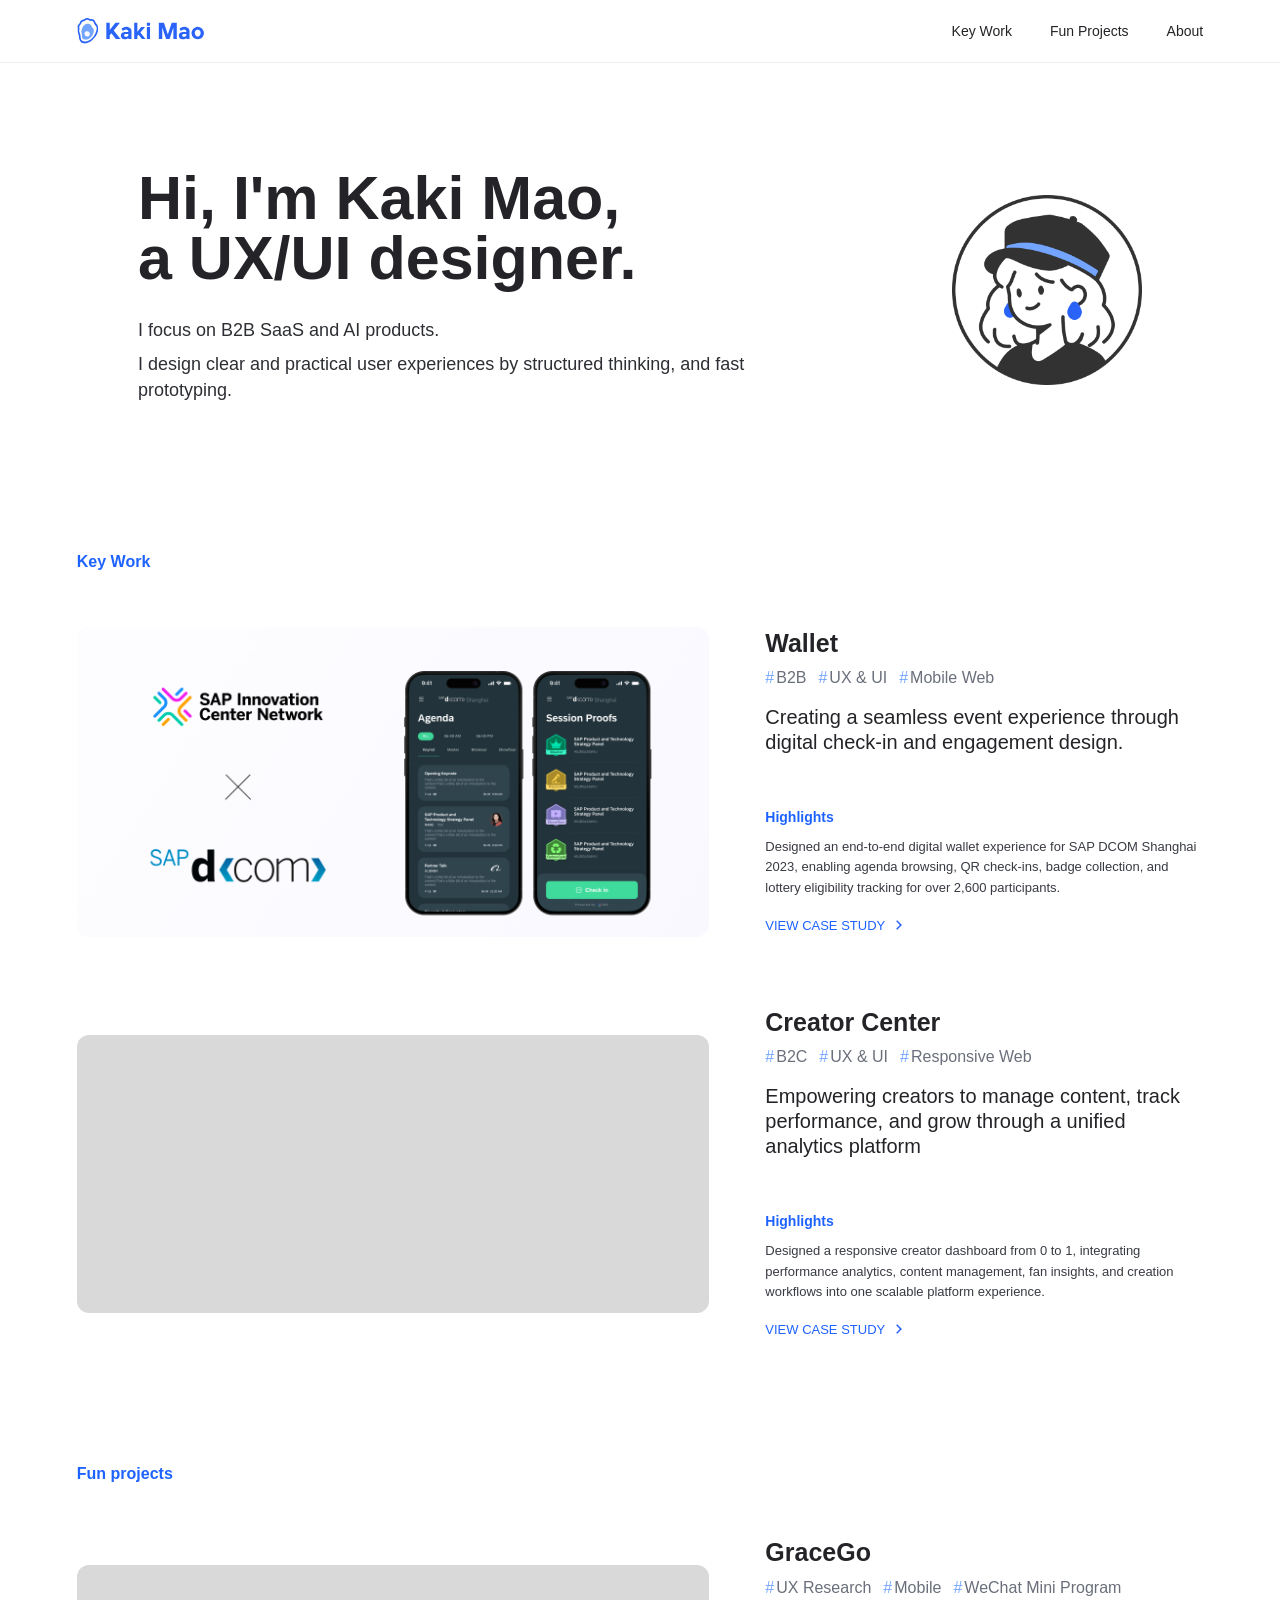
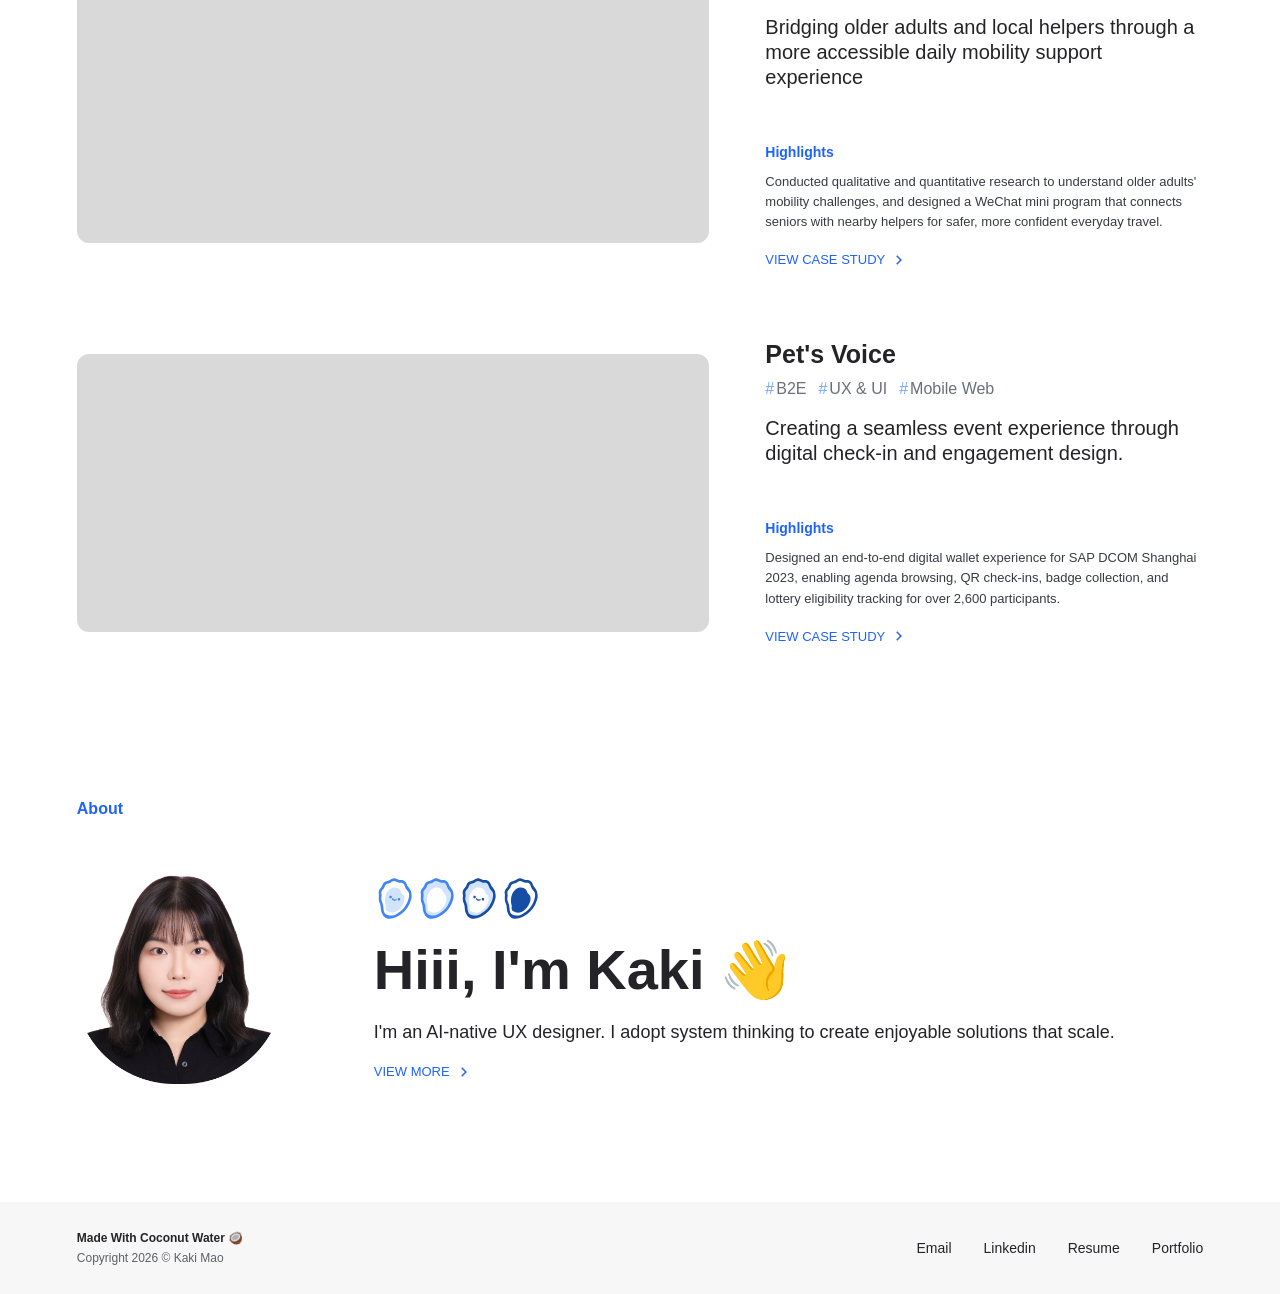
==== index.html @ 987975a9 "Add files via upload" ====
<!DOCTYPE html>
<html lang="en">
  <head>
    <meta charset="UTF-8" />
    <meta name="viewport" content="width=device-width, initial-scale=1.0" />
    <title>Kaki Mao | UX/UI Designer</title>
    <link rel="icon" href="assets/favicon.svg" type="image/svg+xml" />
    <link rel="stylesheet" href="styles.css" />
  </head>
  <body>
    <header class="site-header">
      <div class="site-header-inner">
        <a class="brand" href="#top" aria-label="Kaki Mao home">
          <img class="brand-lockup" src="assets/brand.svg" alt="Kaki Mao" />
        </a>
        <nav class="site-nav" aria-label="Primary navigation">
          <a href="#key-work">Key Work</a>
          <a href="#fun-projects">Fun Projects</a>
          <a href="#about">About</a>
        </nav>
      </div>
    </header>

    <main id="top">
      <section class="hero section-shell">
        <div class="hero-copy">
          <h1>Hi, I'm Kaki Mao,<br />a UX/UI designer.</h1>
          <p>I focus on B2B SaaS and AI products.</p>
          <p>
            I design clear and practical user experiences by structured thinking,
            and fast prototyping.
          </p>
        </div>
        <img
          class="hero-avatar"
          src="assets/hero-avatar.png"
          alt="Illustration portrait of Kaki Mao"
        />
      </section>

      <section id="key-work" class="work-section section-shell">
        <h2>Key Work</h2>
        <article class="project-row">
          <div class="project-media project-media-image">
            <img
              src="assets/wallet-preview.png"
              alt="SAP Innovation Center Network wallet mobile screens"
            />
          </div>
          <div class="project-content">
            <h3>Wallet</h3>
            <ul class="tags" aria-label="Wallet project tags">
              <li>B2B</li>
              <li>UX &amp; UI</li>
              <li>Mobile Web</li>
            </ul>
            <p class="project-summary">
              Creating a seamless event experience through digital check-in and
              engagement design.
            </p>
            <h4>Highlights</h4>
            <p>
              Designed an end-to-end digital wallet experience for SAP DCOM
              Shanghai 2023, enabling agenda browsing, QR check-ins, badge
              collection, and lottery eligibility tracking for over 2,600
              participants.
            </p>
            <a class="text-link" href="#" aria-label="View Wallet case study">
              View Case Study
              <img src="assets/arrow-right.svg" alt="" aria-hidden="true" />
            </a>
          </div>
        </article>

        <article class="project-row">
          <div class="project-media placeholder" aria-label="Creator Center project image placeholder"></div>
          <div class="project-content">
            <h3>Creator Center</h3>
            <ul class="tags" aria-label="Creator Center project tags">
              <li>B2C</li>
              <li>UX &amp; UI</li>
              <li>Responsive Web</li>
            </ul>
            <p class="project-summary">
              Empowering creators to manage content, track performance, and grow
              through a unified analytics platform
            </p>
            <h4>Highlights</h4>
            <p>
              Designed a responsive creator dashboard from 0 to 1, integrating
              performance analytics, content management, fan insights, and
              creation workflows into one scalable platform experience.
            </p>
            <a class="text-link" href="#" aria-label="View Creator Center case study">
              View Case Study
              <img src="assets/arrow-right.svg" alt="" aria-hidden="true" />
            </a>
          </div>
        </article>
      </section>

      <section id="fun-projects" class="work-section section-shell">
        <h2>Fun projects</h2>
        <article class="project-row">
          <div class="project-media placeholder" aria-label="GraceGo project image placeholder"></div>
          <div class="project-content">
            <h3>GraceGo</h3>
            <ul class="tags" aria-label="GraceGo project tags">
              <li>UX Research</li>
              <li>Mobile</li>
              <li>WeChat Mini Program</li>
            </ul>
            <p class="project-summary">
              Bridging older adults and local helpers through a more accessible
              daily mobility support experience
            </p>
            <h4>Highlights</h4>
            <p>
              Conducted qualitative and quantitative research to understand older
              adults' mobility challenges, and designed a WeChat mini program
              that connects seniors with nearby helpers for safer, more confident
              everyday travel.
            </p>
            <a class="text-link" href="#" aria-label="View GraceGo case study">
              View Case Study
              <img src="assets/arrow-right.svg" alt="" aria-hidden="true" />
            </a>
          </div>
        </article>

        <article class="project-row">
          <div class="project-media placeholder" aria-label="Pet's Voice project image placeholder"></div>
          <div class="project-content">
            <h3>Pet's Voice</h3>
            <ul class="tags" aria-label="Pet's Voice project tags">
              <li>B2E</li>
              <li>UX &amp; UI</li>
              <li>Mobile Web</li>
            </ul>
            <p class="project-summary">
              Creating a seamless event experience through digital check-in and
              engagement design.
            </p>
            <h4>Highlights</h4>
            <p>
              Designed an end-to-end digital wallet experience for SAP DCOM
              Shanghai 2023, enabling agenda browsing, QR check-ins, badge
              collection, and lottery eligibility tracking for over 2,600
              participants.
            </p>
            <a class="text-link" href="#" aria-label="View Pet's Voice case study">
              View Case Study
              <img src="assets/arrow-right.svg" alt="" aria-hidden="true" />
            </a>
          </div>
        </article>
      </section>

      <section id="about" class="about section-shell">
        <h2>About</h2>
        <div class="about-panel">
          <img
            class="about-portrait"
            src="assets/about-portrait.png"
            alt="Portrait of Kaki Mao"
          />
          <div class="about-copy">
            <div class="mood-row" aria-hidden="true">
              <img src="assets/about-icon-01.svg" alt="" />
              <img src="assets/about-icon-02.svg" alt="" />
              <img src="assets/about-icon-03.svg" alt="" />
              <img src="assets/about-icon-04.svg" alt="" />
            </div>
            <h2>Hiii, I'm Kaki <span class="wave">👋</span></h2>
            <p>
              I'm an AI-native UX designer. I adopt system thinking to create
              enjoyable solutions that scale.
            </p>
            <a class="text-link" href="#" aria-label="Read more about Kaki Mao">
              View More
              <img src="assets/arrow-right.svg" alt="" aria-hidden="true" />
            </a>
          </div>
        </div>
      </section>
    </main>

    <footer class="site-footer">
      <div class="site-footer-inner">
        <div>
          <strong>Made With Coconut Water 🥥</strong>
          <p>Copyright 2026 © Kaki Mao</p>
        </div>
        <nav aria-label="Footer navigation">
          <a href="mailto:hello@example.com">Email</a>
          <a href="#">Linkedin</a>
          <a href="#">Resume</a>
          <a href="#">Portfolio</a>
        </nav>
      </div>
    </footer>

    <script src="script.js"></script>
  </body>
</html>
---- styles.css ----
:root {
  --blue: #1e63ff;
  --text: #242428;
  --muted: #5e6168;
  --hairline: #eeeeef;
  --soft: #f7f7f8;
  --placeholder: #d9d9d9;
  --page-pad: clamp(22px, 6vw, 116px);
  --content-width: 1208px;
}

* {
  box-sizing: border-box;
}

html {
  scroll-behavior: smooth;
}

body {
  margin: 0;
  color: var(--text);
  font-family: -apple-system, BlinkMacSystemFont, "SF Pro Display",
    "SF Pro Text", "Helvetica Neue", Arial, sans-serif;
  background: #ffffff;
  letter-spacing: 0;
}

a {
  color: inherit;
  text-decoration: none;
}

.site-header {
  position: sticky;
  top: 0;
  z-index: 10;
  min-height: 62px;
  border-bottom: 1px solid var(--hairline);
  background: rgba(255, 255, 255, 0.92);
  backdrop-filter: blur(12px);
}

.site-header-inner {
  width: min(var(--content-width), calc(100% - var(--page-pad) * 2));
  min-height: 62px;
  margin: 0 auto;
  display: flex;
  align-items: center;
  justify-content: space-between;
}

.brand,
.site-nav,
.site-footer nav {
  display: flex;
  align-items: center;
}

.brand {
  width: 128px;
}

.brand-lockup {
  width: 100%;
  height: auto;
  display: block;
}

.site-nav {
  gap: clamp(20px, 3vw, 38px);
  font-size: 14px;
  font-weight: 400;
}

.site-nav a,
.site-footer a {
  transition: color 160ms ease;
}

.site-nav a:hover,
.site-footer a:hover,
.text-link:hover {
  color: var(--blue);
}

.section-shell {
  width: min(var(--content-width), calc(100% - var(--page-pad) * 2));
  margin: 0 auto;
}

.hero {
  width: min(1004px, calc(100% - var(--page-pad) * 2));
  display: grid;
  grid-template-columns: minmax(0, 1fr) 190px;
  gap: clamp(48px, 9vw, 190px);
  align-items: center;
  padding: 105px 0 142px;
}

.hero h1 {
  max-width: 610px;
  margin: 0 0 28px;
  font-size: clamp(44px, 6vw, 61px);
  font-weight: 900;
  line-height: 0.99;
}

.hero p {
  max-width: 720px;
  margin: 0 0 8px;
  color: #2d2f34;
  font-size: 18px;
  line-height: 1.45;
}

.hero-avatar {
  width: 190px;
  height: 190px;
  object-fit: cover;
}

.work-section {
  padding: 0 0 55px;
  scroll-margin-top: 96px;
}

.work-section > h2,
.about > h2 {
  margin: 0 0 56px;
  color: var(--blue);
  font-size: 16px;
  font-weight: 700;
}

.project-row {
  display: grid;
  grid-template-columns: minmax(0, 1.3fr) minmax(290px, 0.9fr);
  gap: 56px;
  align-items: center;
  margin-bottom: 72px;
}

.project-media {
  width: 100%;
  min-height: 278px;
  overflow: hidden;
  border-radius: 12px;
}

.project-media-image {
  display: grid;
  min-height: 250px;
  place-items: center;
  background: #fbfbff;
}

.project-media img {
  display: block;
  width: 100%;
  height: 100%;
  object-fit: cover;
}

.placeholder {
  background: var(--placeholder);
}

.project-content h3 {
  margin: 0 0 12px;
  font-size: 25px;
  font-weight: 700;
  line-height: 1.1;
}

.tags {
  display: flex;
  flex-wrap: wrap;
  gap: 12px;
  margin: 0 0 18px;
  padding: 0;
  color: #6a6f7b;
  font-size: 16px;
  list-style: none;
}

.tags li::before {
  content: "#";
  margin-right: 2px;
  color: #73a5ff;
}

.project-summary {
  margin: 0 0 54px;
  font-size: 20px;
  font-weight: 500;
  line-height: 1.25;
}

.project-content h4 {
  margin: 0 0 12px;
  color: var(--blue);
  font-size: 14px;
  font-weight: 800;
}

.project-content p:not(.project-summary) {
  margin: 0 0 18px;
  color: #383b42;
  font-size: 13px;
  line-height: 1.55;
}

.text-link {
  display: inline-flex;
  align-items: center;
  gap: 5px;
  color: var(--blue);
  font-size: 13px;
  font-weight: 400;
  text-transform: uppercase;
}

.text-link img {
  width: 18px;
  height: 18px;
  display: block;
  object-fit: contain;
}

.about {
  padding: 28px 0 118px;
  scroll-margin-top: 96px;
}

.about-panel {
  display: grid;
  grid-template-columns: 205px minmax(0, 1fr);
  gap: 92px;
  align-items: center;
}

.about-portrait {
  width: 205px;
  height: 210px;
  object-fit: cover;
}

.mood-row {
  display: flex;
  gap: 0;
  margin: 0 0 22px;
}

.mood-row img {
  width: 42px;
  height: 42px;
  display: block;
  object-fit: contain;
}

.about-copy h2 {
  margin: 0 0 22px;
  font-size: clamp(38px, 5vw, 56px);
  font-weight: 900;
  line-height: 1;
}

.wave {
  display: inline-block;
  transform-origin: 70% 70%;
}

.about-copy p {
  margin: 0 0 18px;
  font-size: 18px;
  font-weight: 500;
  line-height: 1.35;
}

.site-footer {
  min-height: 92px;
  background: #f8f7f7;
  font-size: 12px;
}

.site-footer-inner {
  width: min(var(--content-width), calc(100% - var(--page-pad) * 2));
  min-height: 92px;
  margin: 0 auto;
  padding: 22px 0;
  display: flex;
  align-items: center;
  justify-content: space-between;
}

.site-footer strong {
  display: block;
  margin-bottom: 6px;
  font-weight: 800;
}

.site-footer p {
  margin: 0;
  color: var(--muted);
}

.site-footer nav {
  gap: 32px;
  font-size: 14px;
  font-weight: 400;
}

@media (max-width: 820px) {
  .site-header,
  .site-header-inner {
    min-height: 58px;
  }

  .site-nav {
    gap: 16px;
    font-size: 12px;
  }

  .hero {
    grid-template-columns: 1fr;
    gap: 32px;
    padding: 68px 0 90px;
  }

  .hero-avatar {
    width: 150px;
    height: 150px;
  }

  .project-row {
    grid-template-columns: 1fr;
    gap: 28px;
    margin-bottom: 64px;
  }

  .project-media {
    min-height: 210px;
  }

  .project-summary {
    margin-bottom: 30px;
  }

  .about-panel {
    grid-template-columns: 1fr;
    gap: 28px;
  }

  .about-portrait {
    width: 170px;
    height: 175px;
  }

  .site-footer-inner {
    align-items: flex-start;
    flex-direction: column;
    gap: 20px;
  }
}

@media (max-width: 540px) {
  .site-header-inner {
    align-items: flex-start;
    flex-direction: column;
    gap: 12px;
    padding-top: 16px;
    padding-bottom: 16px;
  }

  .site-nav,
  .site-footer nav {
    width: 100%;
    justify-content: space-between;
  }

  .hero h1 {
    font-size: 42px;
  }

  .hero p,
  .tags {
    font-size: 14px;
  }

  .project-content h3 {
    font-size: 24px;
  }

  .project-summary {
    font-size: 18px;
  }

  .about-copy h2 {
    font-size: 40px;
  }

  .about-copy p {
    font-size: 16px;
  }
}
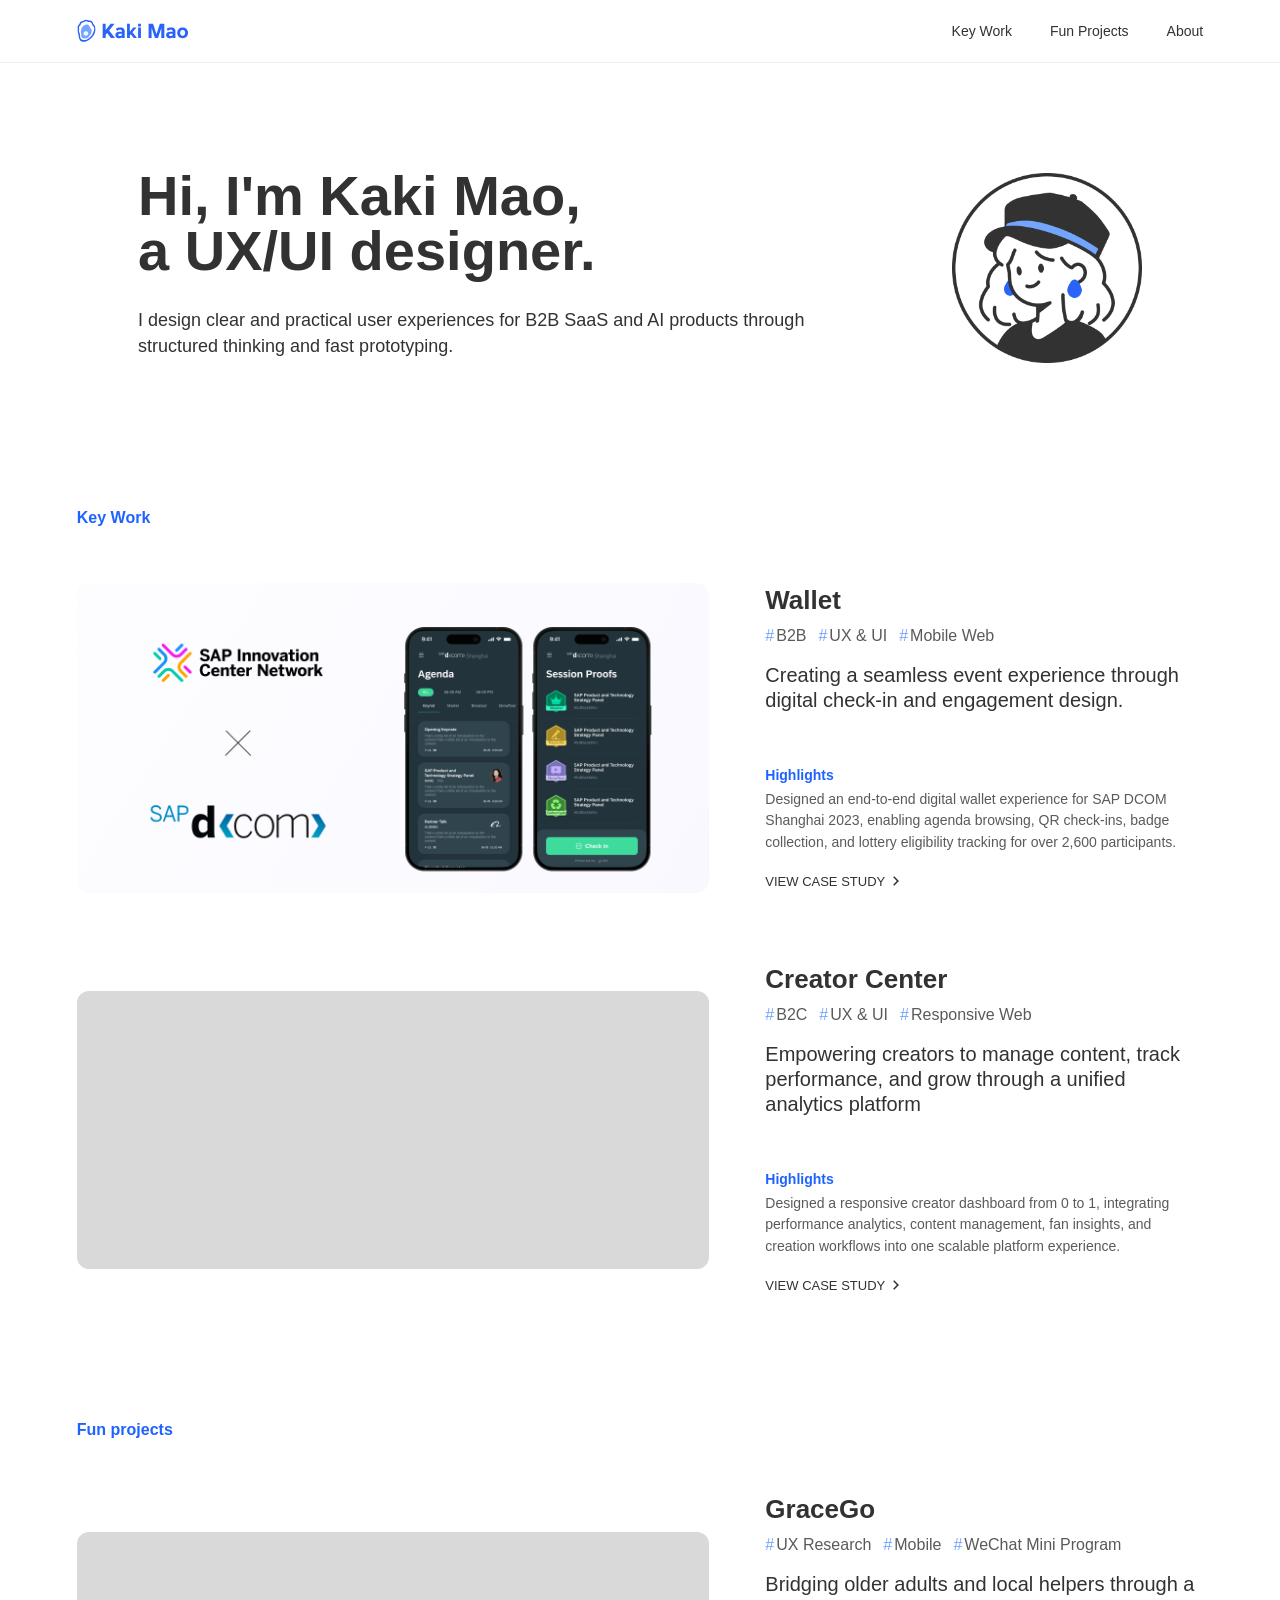
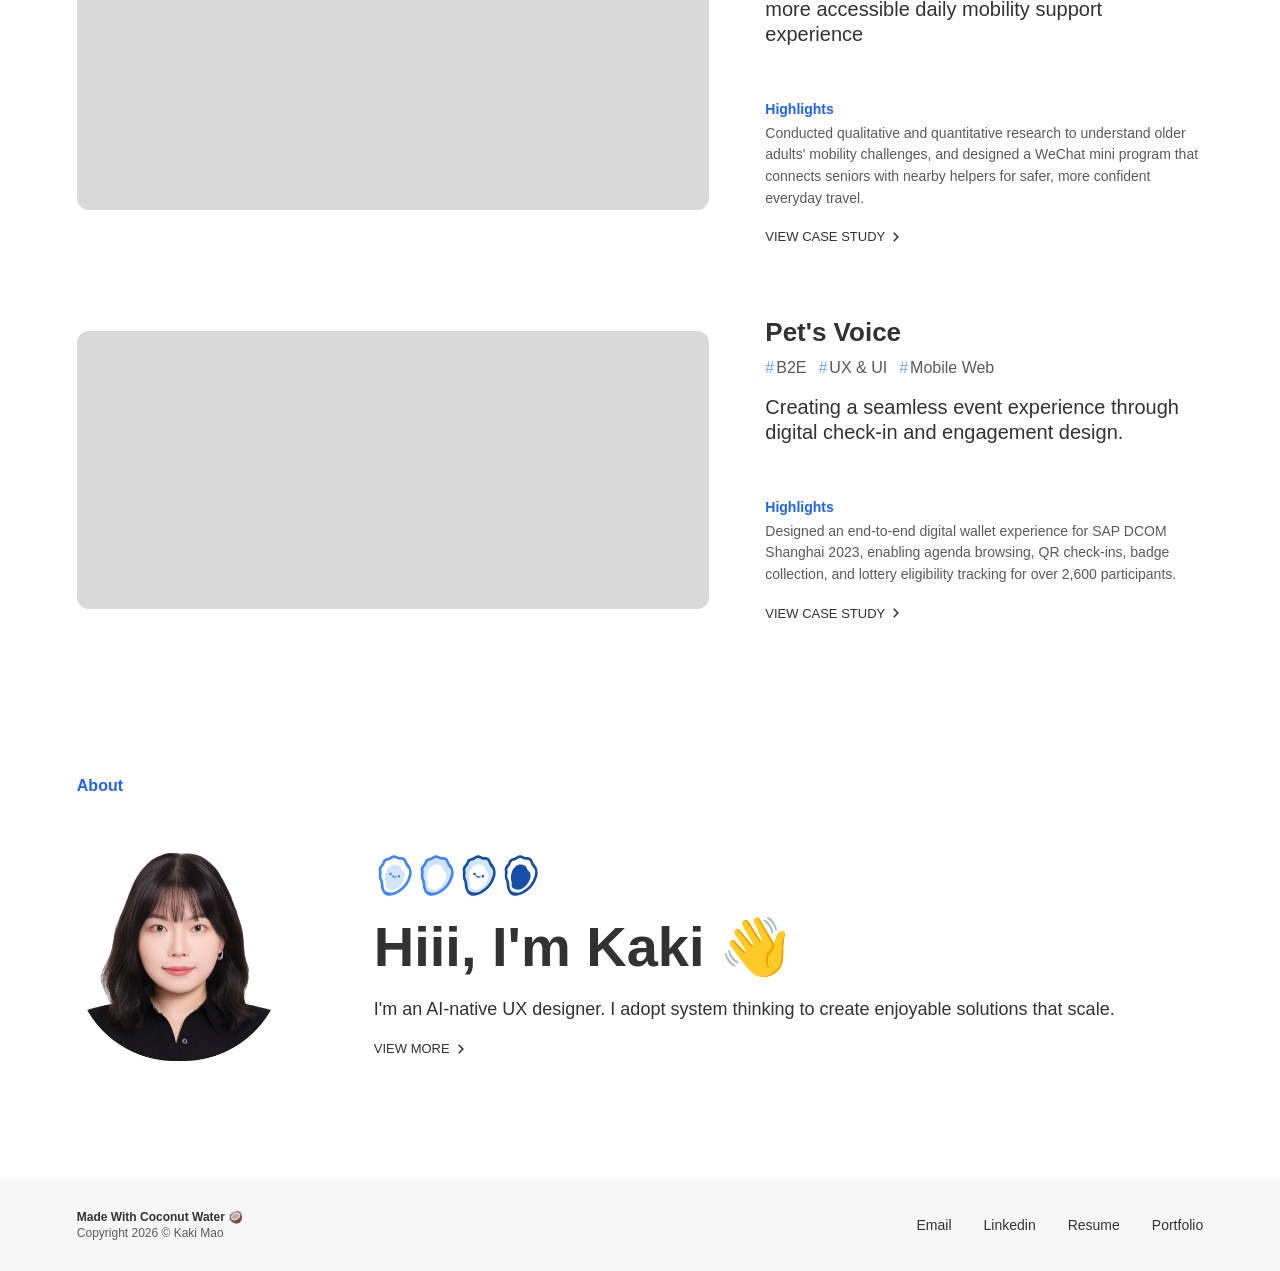
==== commit cb784099: "Add files via upload" ====
--- a/index.html
+++ b/index.html
@@ -25,10 +25,9 @@
       <section class="hero section-shell">
         <div class="hero-copy">
           <h1>Hi, I'm Kaki Mao,<br />a UX/UI designer.</h1>
-          <p>I focus on B2B SaaS and AI products.</p>
           <p>
-            I design clear and practical user experiences by structured thinking,
-            and fast prototyping.
+            I design clear and practical user experiences for B2B SaaS and AI
+            products through structured thinking and fast prototyping.
           </p>
         </div>
         <img
@@ -67,7 +66,7 @@
             </p>
             <a class="text-link" href="#" aria-label="View Wallet case study">
               View Case Study
-              <img src="assets/arrow-right.svg" alt="" aria-hidden="true" />
+              <span class="text-link-arrow" aria-hidden="true"></span>
             </a>
           </div>
         </article>
@@ -93,7 +92,7 @@
             </p>
             <a class="text-link" href="#" aria-label="View Creator Center case study">
               View Case Study
-              <img src="assets/arrow-right.svg" alt="" aria-hidden="true" />
+              <span class="text-link-arrow" aria-hidden="true"></span>
             </a>
           </div>
         </article>
@@ -123,7 +122,7 @@
             </p>
             <a class="text-link" href="#" aria-label="View GraceGo case study">
               View Case Study
-              <img src="assets/arrow-right.svg" alt="" aria-hidden="true" />
+              <span class="text-link-arrow" aria-hidden="true"></span>
             </a>
           </div>
         </article>
@@ -150,7 +149,7 @@
             </p>
             <a class="text-link" href="#" aria-label="View Pet's Voice case study">
               View Case Study
-              <img src="assets/arrow-right.svg" alt="" aria-hidden="true" />
+              <span class="text-link-arrow" aria-hidden="true"></span>
             </a>
           </div>
         </article>
@@ -178,7 +177,7 @@
             </p>
             <a class="text-link" href="#" aria-label="Read more about Kaki Mao">
               View More
-              <img src="assets/arrow-right.svg" alt="" aria-hidden="true" />
+              <span class="text-link-arrow" aria-hidden="true"></span>
             </a>
           </div>
         </div>
--- a/styles.css
+++ b/styles.css
@@ -1,7 +1,7 @@
 :root {
   --blue: #1e63ff;
-  --text: #242428;
-  --muted: #5e6168;
+  --text: #323232;
+  --muted: #5a5a5a;
   --hairline: #eeeeef;
   --soft: #f7f7f8;
   --placeholder: #d9d9d9;
@@ -58,7 +58,7 @@
 }
 
 .brand {
-  width: 128px;
+  width: 112px;
 }
 
 .brand-lockup {
@@ -79,9 +79,12 @@
 }
 
 .site-nav a:hover,
-.site-footer a:hover,
+.site-footer a:hover {
+  color: var(--blue);
+}
+
 .text-link:hover {
-  color: var(--blue);
+  color: #2963f7;
 }
 
 .section-shell {
@@ -101,7 +104,7 @@
 .hero h1 {
   max-width: 610px;
   margin: 0 0 28px;
-  font-size: clamp(44px, 6vw, 61px);
+  font-size: 56px;
   font-weight: 900;
   line-height: 0.99;
 }
@@ -109,7 +112,7 @@
 .hero p {
   max-width: 720px;
   margin: 0 0 8px;
-  color: #2d2f34;
+  color: var(--text);
   font-size: 18px;
   line-height: 1.45;
 }
@@ -168,8 +171,8 @@
 
 .project-content h3 {
   margin: 0 0 12px;
-  font-size: 25px;
-  font-weight: 700;
+  font-size: 26px;
+  font-weight: 600;
   line-height: 1.1;
 }
 
@@ -179,7 +182,7 @@
   gap: 12px;
   margin: 0 0 18px;
   padding: 0;
-  color: #6a6f7b;
+  color: var(--muted);
   font-size: 16px;
   list-style: none;
 }
@@ -198,34 +201,36 @@
 }
 
 .project-content h4 {
-  margin: 0 0 12px;
+  margin: 0 0 6px;
   color: var(--blue);
   font-size: 14px;
-  font-weight: 800;
+  font-weight: 700;
 }
 
 .project-content p:not(.project-summary) {
   margin: 0 0 18px;
-  color: #383b42;
-  font-size: 13px;
+  color: var(--muted);
+  font-size: 14px;
   line-height: 1.55;
 }
 
 .text-link {
   display: inline-flex;
   align-items: center;
-  gap: 5px;
-  color: var(--blue);
+  gap: 2px;
+  color: var(--text);
   font-size: 13px;
   font-weight: 400;
   text-transform: uppercase;
 }
 
-.text-link img {
+.text-link-arrow {
   width: 18px;
   height: 18px;
   display: block;
-  object-fit: contain;
+  background-color: currentColor;
+  mask: url("assets/arrow-right.svg") center / contain no-repeat;
+  -webkit-mask: url("assets/arrow-right.svg") center / contain no-repeat;
 }
 
 .about {
@@ -274,7 +279,7 @@
 .about-copy p {
   margin: 0 0 18px;
   font-size: 18px;
-  font-weight: 500;
+  font-weight: 400;
   line-height: 1.35;
 }
 
@@ -296,7 +301,7 @@
 
 .site-footer strong {
   display: block;
-  margin-bottom: 6px;
+  margin-bottom: 2px;
   font-weight: 800;
 }
 
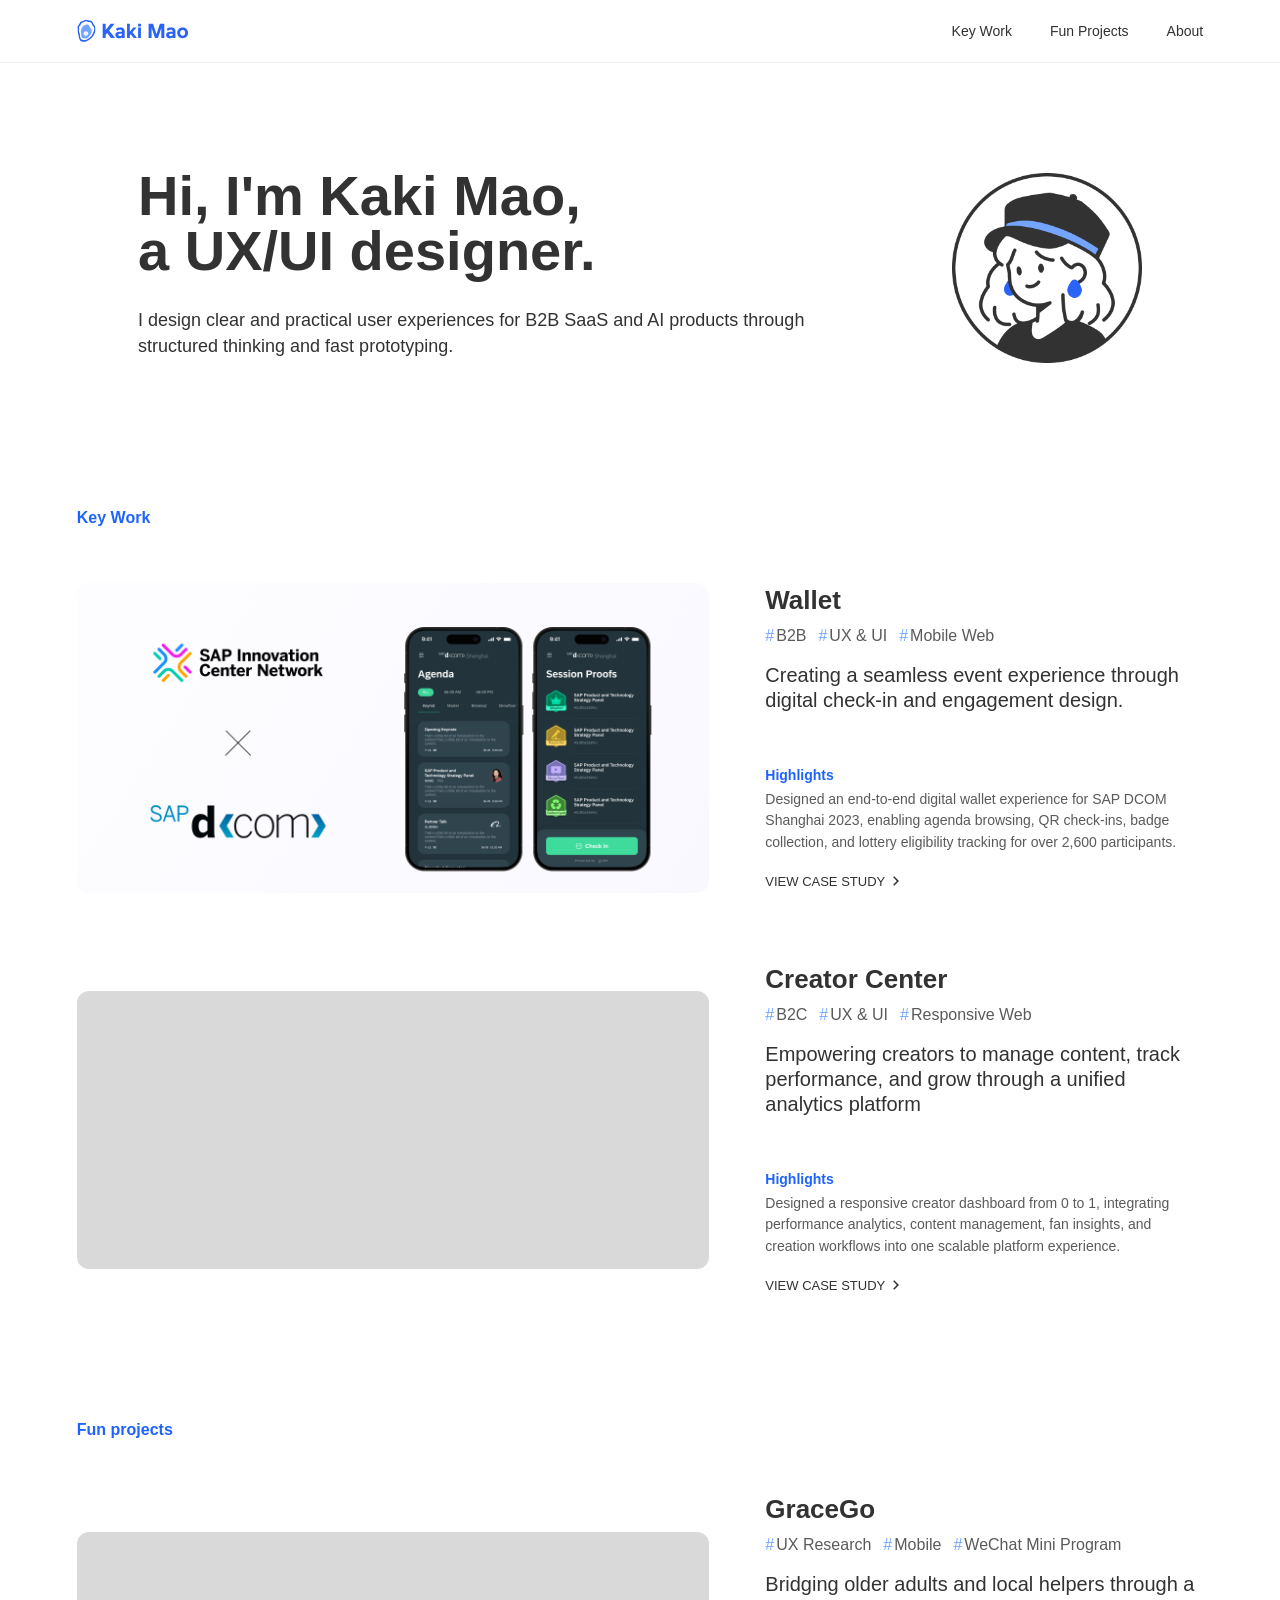
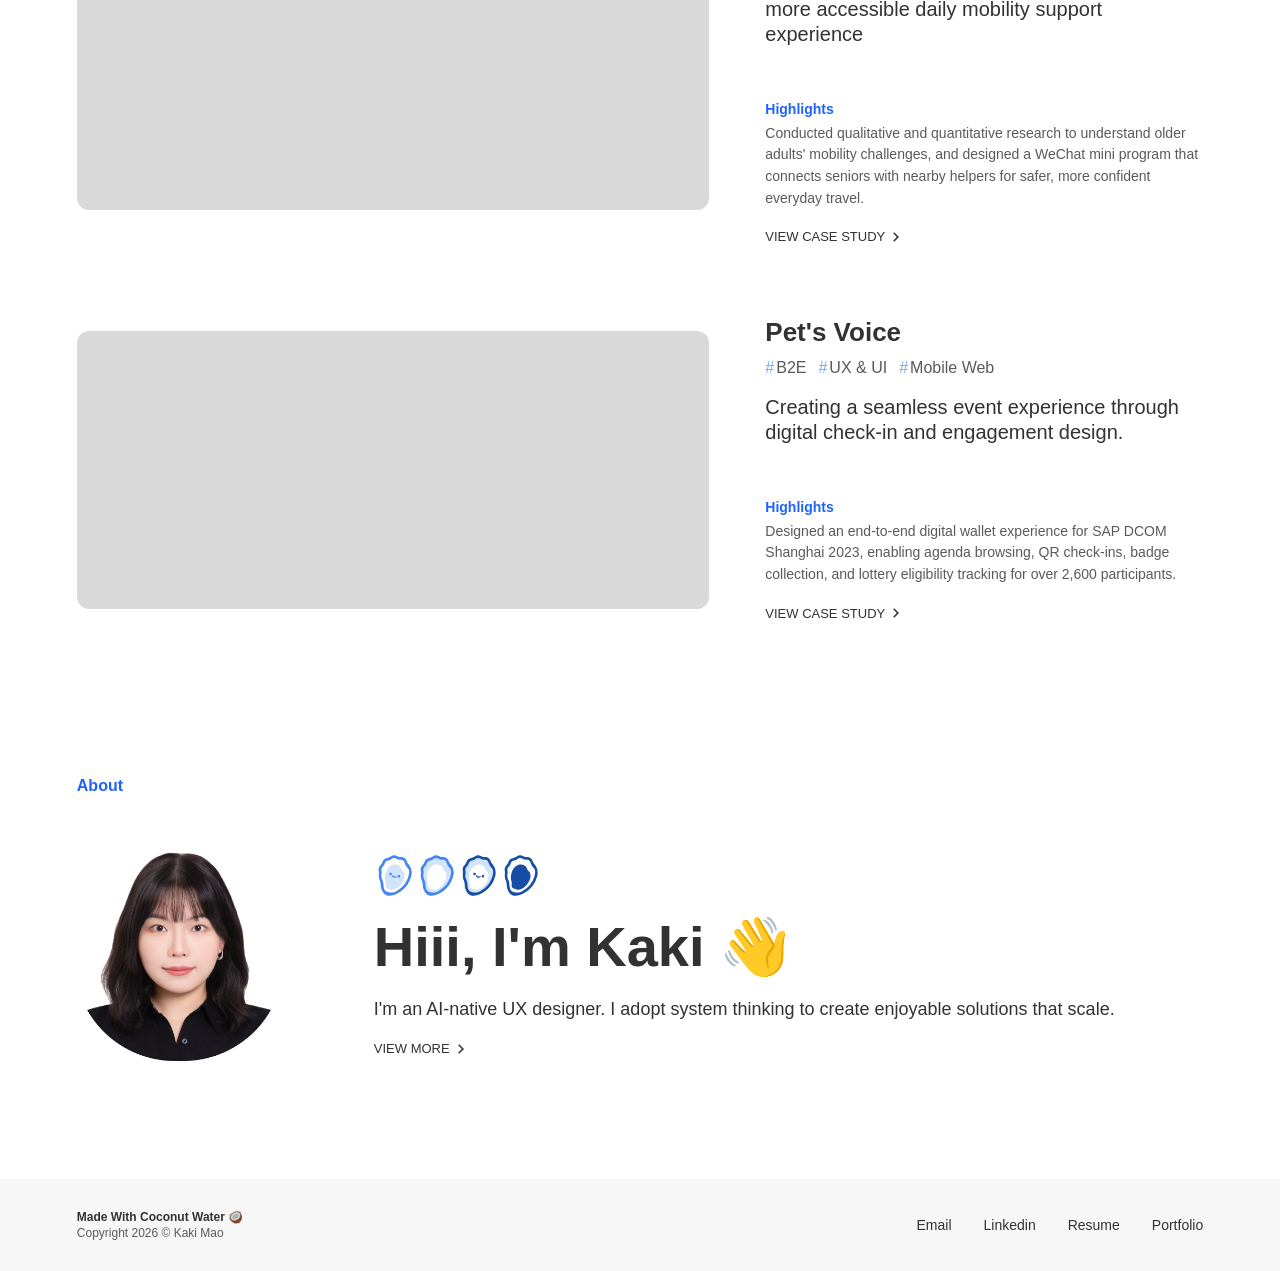
==== commit 162ecb33: "Add files via upload" ====
--- a/index.html
+++ b/index.html
@@ -66,7 +66,10 @@
             </p>
             <a class="text-link" href="#" aria-label="View Wallet case study">
               View Case Study
-              <span class="text-link-arrow" aria-hidden="true"></span>
+              <svg class="text-link-arrow" viewBox="0 0 20 20" aria-hidden="true">
+                <path d="M10.9778 10.0006L6.85303 5.87577L8.03154 4.69727L13.3348 10.0006L8.03154 15.3038L6.85303 14.1253L10.9778 10.0006Z" />
+                <rect x="11" y="9.09998" width="1" height="1.8" />
+              </svg>
             </a>
           </div>
         </article>
@@ -92,7 +95,10 @@
             </p>
             <a class="text-link" href="#" aria-label="View Creator Center case study">
               View Case Study
-              <span class="text-link-arrow" aria-hidden="true"></span>
+              <svg class="text-link-arrow" viewBox="0 0 20 20" aria-hidden="true">
+                <path d="M10.9778 10.0006L6.85303 5.87577L8.03154 4.69727L13.3348 10.0006L8.03154 15.3038L6.85303 14.1253L10.9778 10.0006Z" />
+                <rect x="11" y="9.09998" width="1" height="1.8" />
+              </svg>
             </a>
           </div>
         </article>
@@ -122,7 +128,10 @@
             </p>
             <a class="text-link" href="#" aria-label="View GraceGo case study">
               View Case Study
-              <span class="text-link-arrow" aria-hidden="true"></span>
+              <svg class="text-link-arrow" viewBox="0 0 20 20" aria-hidden="true">
+                <path d="M10.9778 10.0006L6.85303 5.87577L8.03154 4.69727L13.3348 10.0006L8.03154 15.3038L6.85303 14.1253L10.9778 10.0006Z" />
+                <rect x="11" y="9.09998" width="1" height="1.8" />
+              </svg>
             </a>
           </div>
         </article>
@@ -149,7 +158,10 @@
             </p>
             <a class="text-link" href="#" aria-label="View Pet's Voice case study">
               View Case Study
-              <span class="text-link-arrow" aria-hidden="true"></span>
+              <svg class="text-link-arrow" viewBox="0 0 20 20" aria-hidden="true">
+                <path d="M10.9778 10.0006L6.85303 5.87577L8.03154 4.69727L13.3348 10.0006L8.03154 15.3038L6.85303 14.1253L10.9778 10.0006Z" />
+                <rect x="11" y="9.09998" width="1" height="1.8" />
+              </svg>
             </a>
           </div>
         </article>
@@ -177,7 +189,10 @@
             </p>
             <a class="text-link" href="#" aria-label="Read more about Kaki Mao">
               View More
-              <span class="text-link-arrow" aria-hidden="true"></span>
+              <svg class="text-link-arrow" viewBox="0 0 20 20" aria-hidden="true">
+                <path d="M10.9778 10.0006L6.85303 5.87577L8.03154 4.69727L13.3348 10.0006L8.03154 15.3038L6.85303 14.1253L10.9778 10.0006Z" />
+                <rect x="11" y="9.09998" width="1" height="1.8" />
+              </svg>
             </a>
           </div>
         </div>
--- a/styles.css
+++ b/styles.css
@@ -228,9 +228,8 @@
   width: 18px;
   height: 18px;
   display: block;
-  background-color: currentColor;
-  mask: url("assets/arrow-right.svg") center / contain no-repeat;
-  -webkit-mask: url("assets/arrow-right.svg") center / contain no-repeat;
+  fill: currentColor;
+  flex: 0 0 auto;
 }
 
 .about {
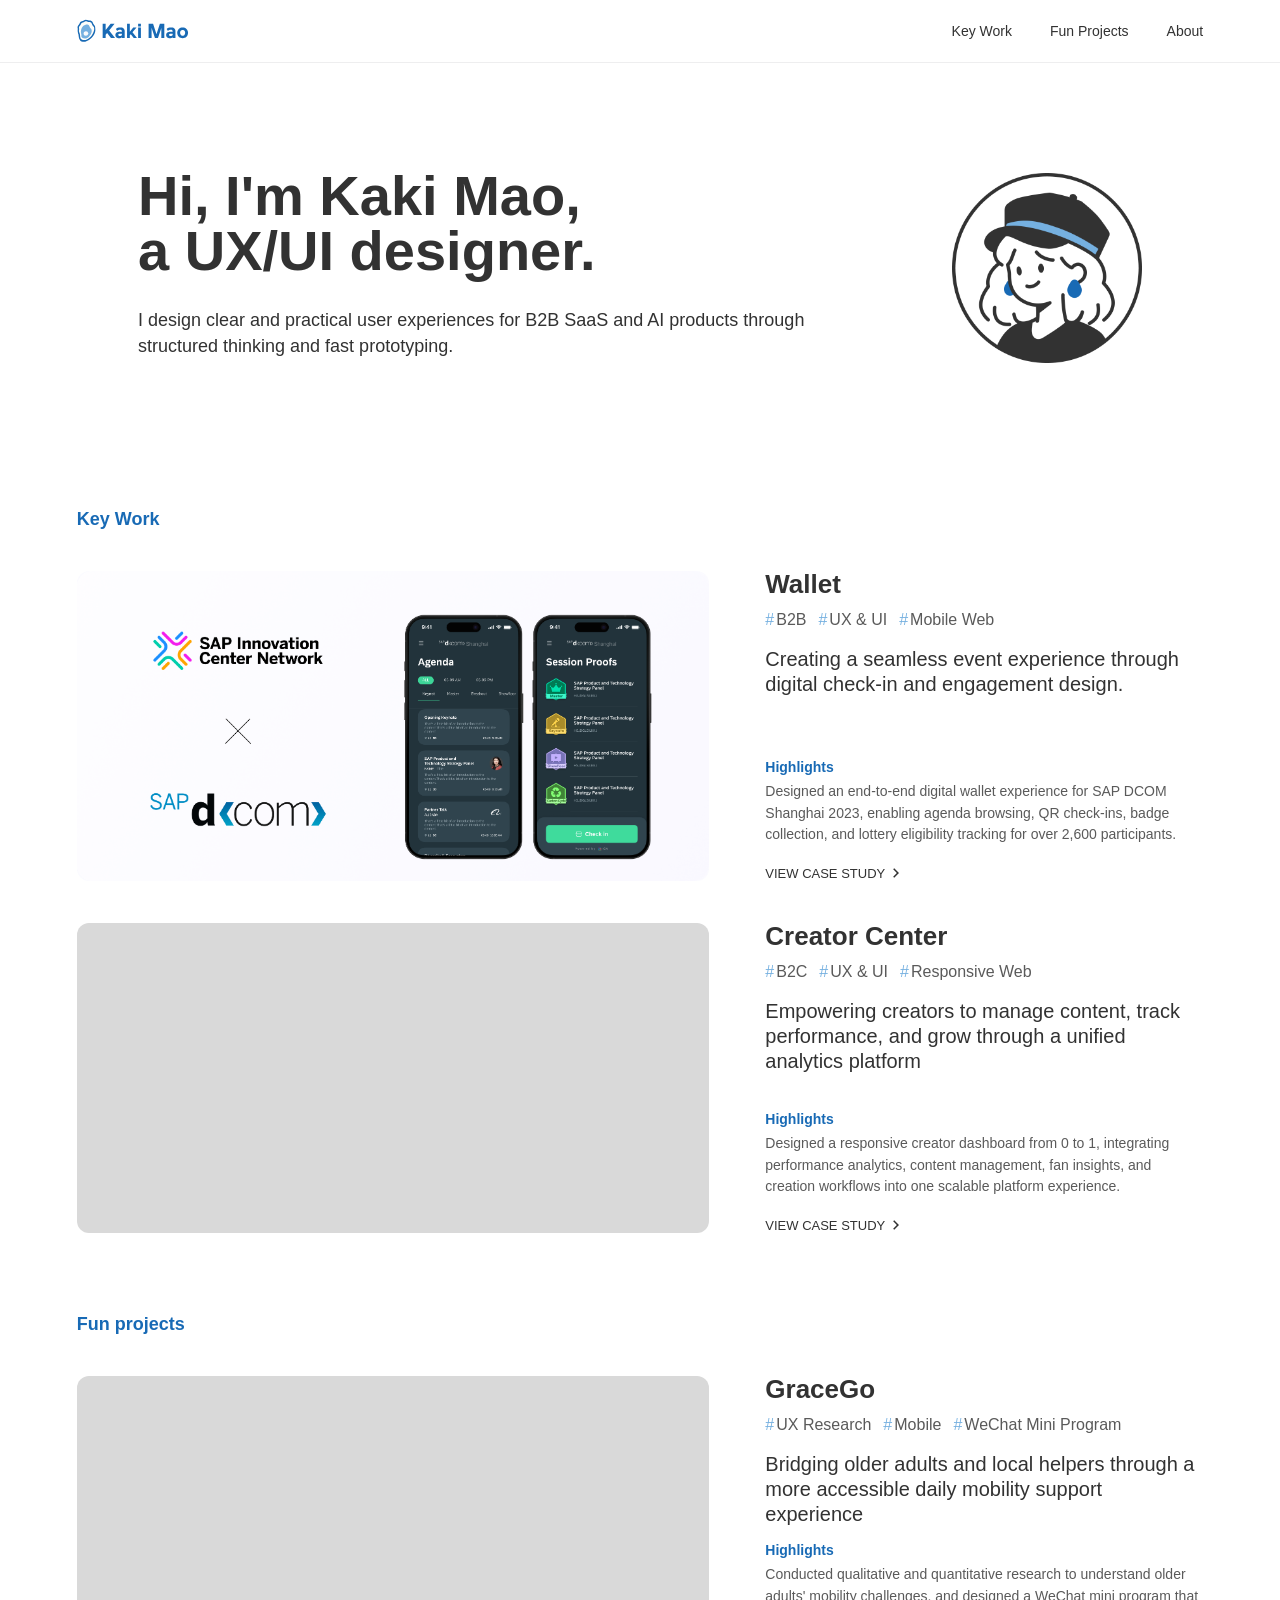
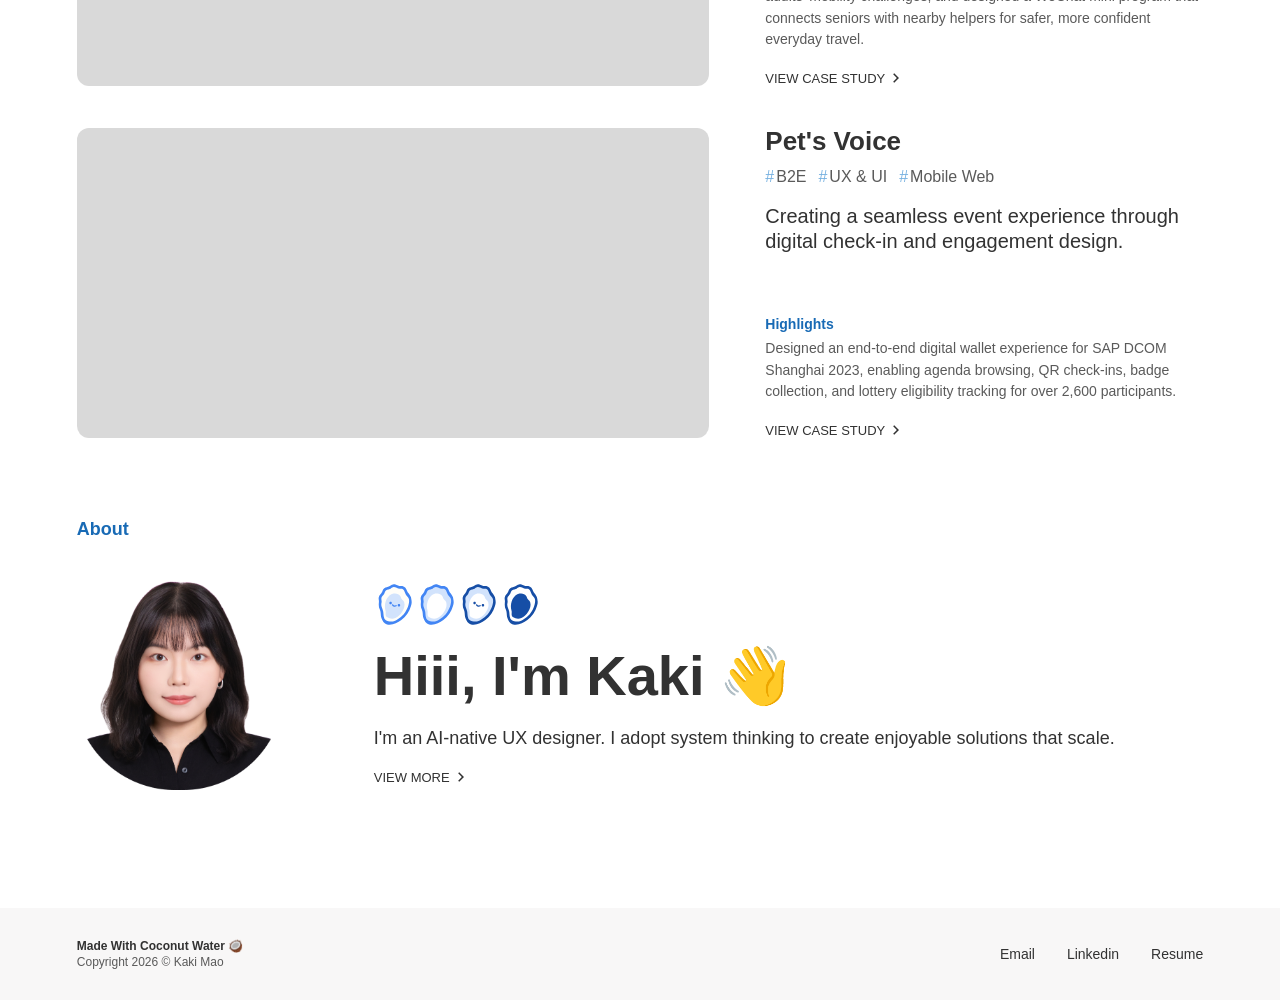
==== commit 5aa8f93e: "Add files via upload" ====
--- a/index.html
+++ b/index.html
@@ -64,7 +64,7 @@
               collection, and lottery eligibility tracking for over 2,600
               participants.
             </p>
-            <a class="text-link" href="#" aria-label="View Wallet case study">
+            <a class="text-link" href="wallet.html" aria-label="View Wallet case study">
               View Case Study
               <svg class="text-link-arrow" viewBox="0 0 20 20" aria-hidden="true">
                 <path d="M10.9778 10.0006L6.85303 5.87577L8.03154 4.69727L13.3348 10.0006L8.03154 15.3038L6.85303 14.1253L10.9778 10.0006Z" />
@@ -207,9 +207,14 @@
         </div>
         <nav aria-label="Footer navigation">
           <a href="mailto:hello@example.com">Email</a>
-          <a href="#">Linkedin</a>
+          <a
+            href="https://www.linkedin.com/in/kaki-mao-4b3a87282/"
+            target="_blank"
+            rel="noreferrer"
+          >
+            Linkedin
+          </a>
           <a href="#">Resume</a>
-          <a href="#">Portfolio</a>
         </nav>
       </div>
     </footer>
--- a/styles.css
+++ b/styles.css
@@ -1,5 +1,5 @@
 :root {
-  --blue: #1e63ff;
+  --blue: #186ab5;
   --text: #323232;
   --muted: #5a5a5a;
   --hairline: #eeeeef;
@@ -84,7 +84,7 @@
 }
 
 .text-link:hover {
-  color: #2963f7;
+  color: var(--blue);
 }
 
 .section-shell {
@@ -124,15 +124,15 @@
 }
 
 .work-section {
-  padding: 0 0 55px;
+  padding: 0 0 80px;
   scroll-margin-top: 96px;
 }
 
 .work-section > h2,
 .about > h2 {
-  margin: 0 0 56px;
-  color: var(--blue);
-  font-size: 16px;
+  margin: 0 0 40px;
+  color: var(--blue);
+  font-size: 18px;
   font-weight: 700;
 }
 
@@ -141,19 +141,22 @@
   grid-template-columns: minmax(0, 1.3fr) minmax(290px, 0.9fr);
   gap: 56px;
   align-items: center;
-  margin-bottom: 72px;
+  margin-bottom: 40px;
+}
+
+.work-section .project-row:last-child {
+  margin-bottom: 0;
 }
 
 .project-media {
   width: 100%;
-  min-height: 278px;
+  aspect-ratio: 510 / 250;
   overflow: hidden;
   border-radius: 12px;
 }
 
 .project-media-image {
   display: grid;
-  min-height: 250px;
   place-items: center;
   background: #fbfbff;
 }
@@ -167,6 +170,12 @@
 
 .placeholder {
   background: var(--placeholder);
+}
+
+.project-content {
+  height: 312px;
+  display: flex;
+  flex-direction: column;
 }
 
 .project-content h3 {
@@ -190,11 +199,11 @@
 .tags li::before {
   content: "#";
   margin-right: 2px;
-  color: #73a5ff;
+  color: #75b0e0;
 }
 
 .project-summary {
-  margin: 0 0 54px;
+  margin: 0 0 auto;
   font-size: 20px;
   font-weight: 500;
   line-height: 1.25;
@@ -233,7 +242,7 @@
 }
 
 .about {
-  padding: 28px 0 118px;
+  padding: 0 0 118px;
   scroll-margin-top: 96px;
 }
 
@@ -315,6 +324,184 @@
   font-weight: 400;
 }
 
+.case-page {
+  width: min(var(--content-width), calc(100% - var(--page-pad) * 2));
+  margin: 0 auto;
+  padding: 34px 0 96px;
+}
+
+.back-link {
+  display: inline-flex;
+  margin-bottom: 32px;
+  color: var(--muted);
+  font-size: 12px;
+  text-transform: uppercase;
+  transition: color 160ms ease;
+}
+
+.back-link:hover {
+  color: var(--blue);
+}
+
+.case-hero {
+  max-width: 640px;
+  padding-bottom: 34px;
+}
+
+.case-hero h1 {
+  margin: 0 0 14px;
+  color: var(--text);
+  font-size: 42px;
+  font-weight: 700;
+  line-height: 1.05;
+}
+
+.case-hero p {
+  margin: 0 0 18px;
+  color: var(--text);
+  font-size: 24px;
+  font-weight: 500;
+  line-height: 1.2;
+}
+
+.case-tags {
+  margin-bottom: 0;
+}
+
+.case-overview {
+  display: grid;
+  grid-template-columns: minmax(280px, 0.9fr) minmax(0, 1.6fr);
+  gap: 56px;
+  align-items: stretch;
+  margin-bottom: 88px;
+}
+
+.case-overview-copy {
+  padding: 42px 0;
+}
+
+.case-overview-copy h2,
+.case-overview-copy h3,
+.case-section h2 {
+  margin: 0 0 14px;
+  color: var(--blue);
+  font-size: 16px;
+  font-weight: 700;
+}
+
+.case-overview-copy p,
+.case-section p {
+  margin: 0 0 18px;
+  color: var(--text);
+  font-size: 14px;
+  line-height: 1.55;
+}
+
+.case-overview-copy h3 {
+  margin-top: 32px;
+}
+
+.case-facts {
+  display: grid;
+  gap: 10px;
+  margin: 0;
+}
+
+.case-facts div {
+  display: grid;
+  grid-template-columns: 86px 1fr;
+  gap: 12px;
+}
+
+.case-facts dt {
+  color: var(--blue);
+  font-size: 12px;
+  font-weight: 700;
+}
+
+.case-facts dd {
+  margin: 0;
+  color: var(--text);
+  font-size: 12px;
+  line-height: 1.4;
+}
+
+.case-cover {
+  min-height: 430px;
+}
+
+.case-body {
+  display: grid;
+  grid-template-columns: 150px minmax(0, 760px);
+  gap: 90px;
+  align-items: start;
+  justify-content: center;
+}
+
+.case-sidebar {
+  position: sticky;
+  top: 96px;
+  display: grid;
+  gap: 16px;
+  padding-top: 4px;
+}
+
+.case-sidebar a {
+  color: var(--muted);
+  font-size: 13px;
+  transition: color 160ms ease;
+}
+
+.case-sidebar a:hover {
+  color: var(--blue);
+}
+
+.case-content {
+  min-width: 0;
+}
+
+.case-section {
+  padding-bottom: 72px;
+  scroll-margin-top: 96px;
+}
+
+.case-section h2 {
+  color: var(--text);
+  font-size: 18px;
+}
+
+.case-section .section-lead {
+  color: var(--text);
+  font-weight: 600;
+}
+
+.inline-placeholder {
+  width: min(340px, 100%);
+  aspect-ratio: 1.8;
+  margin: 18px 0 22px;
+}
+
+.process-steps {
+  display: grid;
+  grid-template-columns: repeat(4, 1fr);
+  gap: 18px;
+  margin-top: 32px;
+}
+
+.step-placeholder {
+  aspect-ratio: 0.78;
+}
+
+.metric-placeholder {
+  aspect-ratio: 4.2;
+  margin-top: 28px;
+}
+
+.wide-placeholder {
+  aspect-ratio: 2.55;
+  margin-top: 28px;
+}
+
 @media (max-width: 820px) {
   .site-header,
   .site-header-inner {
@@ -347,6 +534,10 @@
     min-height: 210px;
   }
 
+  .project-content {
+    height: auto;
+  }
+
   .project-summary {
     margin-bottom: 30px;
   }
@@ -365,6 +556,27 @@
     align-items: flex-start;
     flex-direction: column;
     gap: 20px;
+  }
+
+  .case-overview,
+  .case-body {
+    grid-template-columns: 1fr;
+    gap: 32px;
+  }
+
+  .case-sidebar {
+    position: static;
+    display: flex;
+    flex-wrap: wrap;
+    gap: 12px 18px;
+  }
+
+  .case-cover {
+    min-height: 260px;
+  }
+
+  .process-steps {
+    grid-template-columns: repeat(2, 1fr);
   }
 }
 
@@ -407,4 +619,20 @@
   .about-copy p {
     font-size: 16px;
   }
-}
+
+  .case-page {
+    padding-top: 26px;
+  }
+
+  .case-hero h1 {
+    font-size: 34px;
+  }
+
+  .case-hero p {
+    font-size: 20px;
+  }
+
+  .process-steps {
+    grid-template-columns: 1fr;
+  }
+}
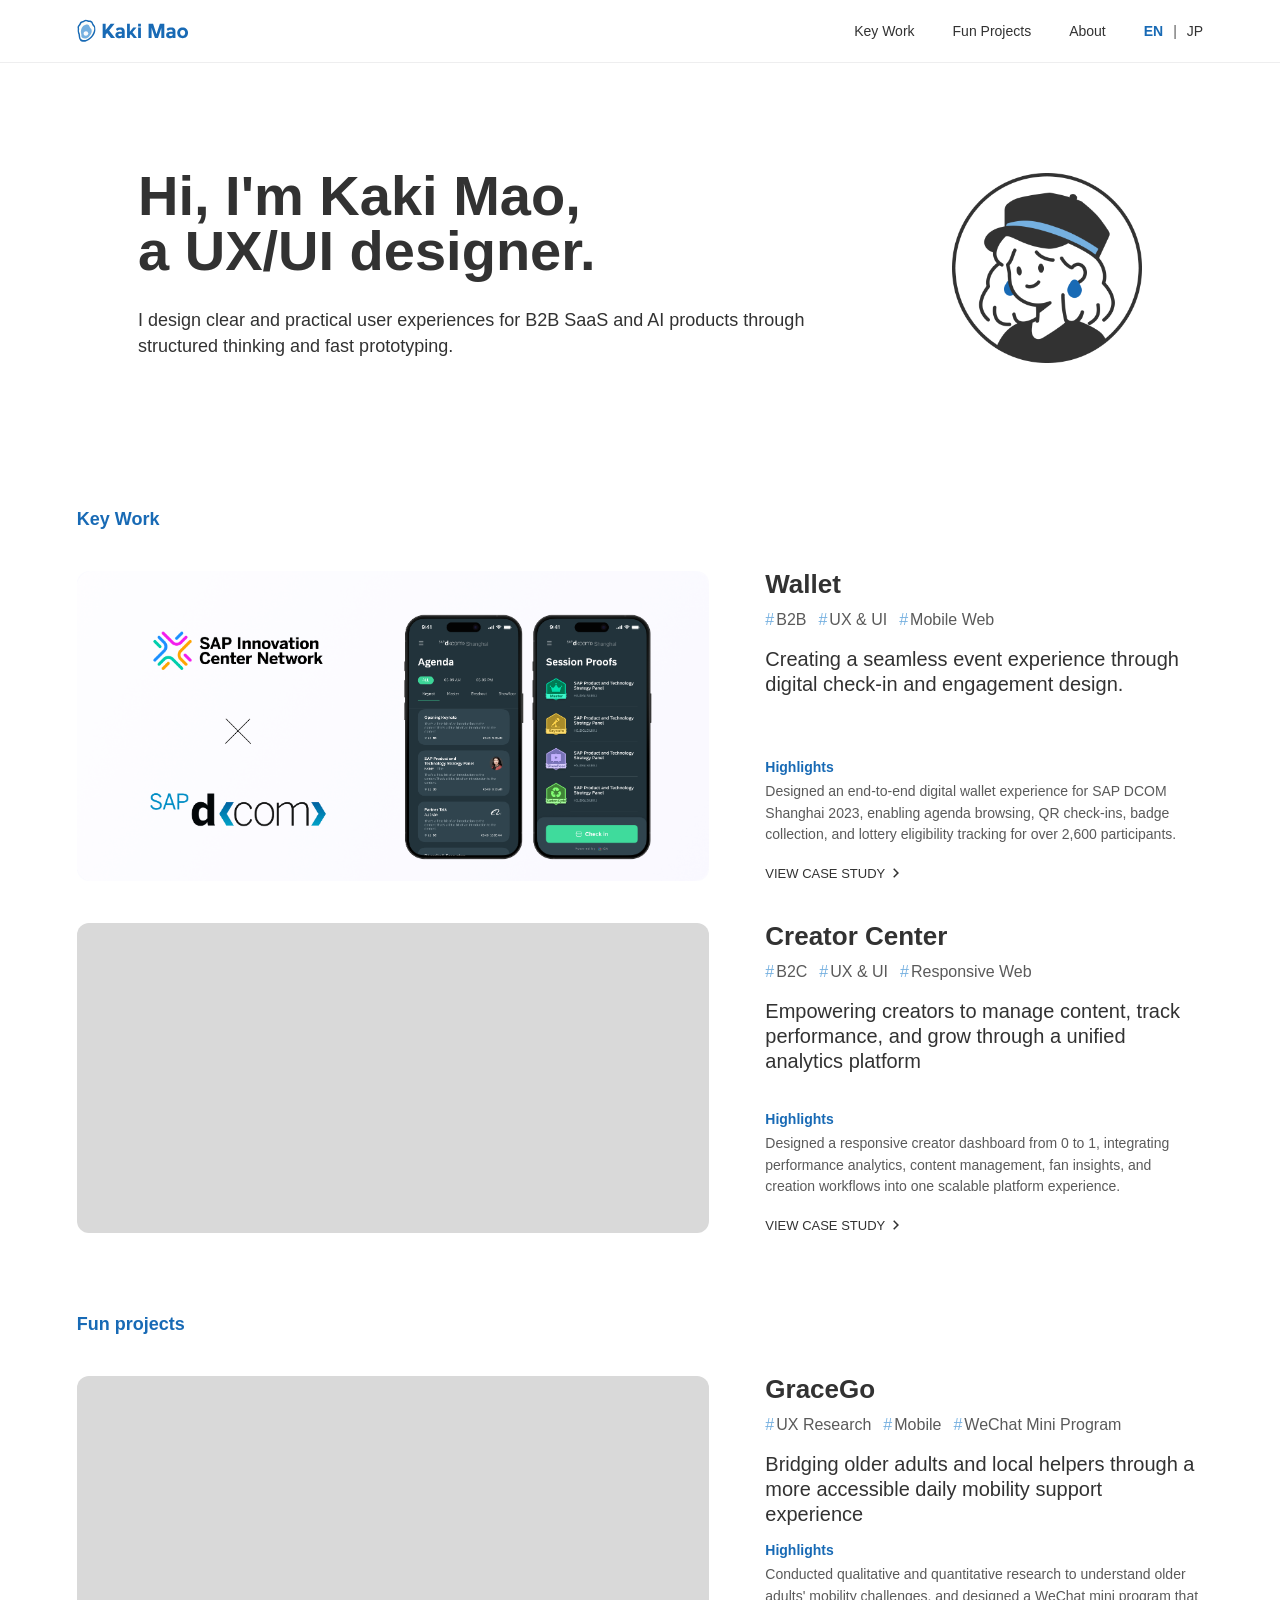
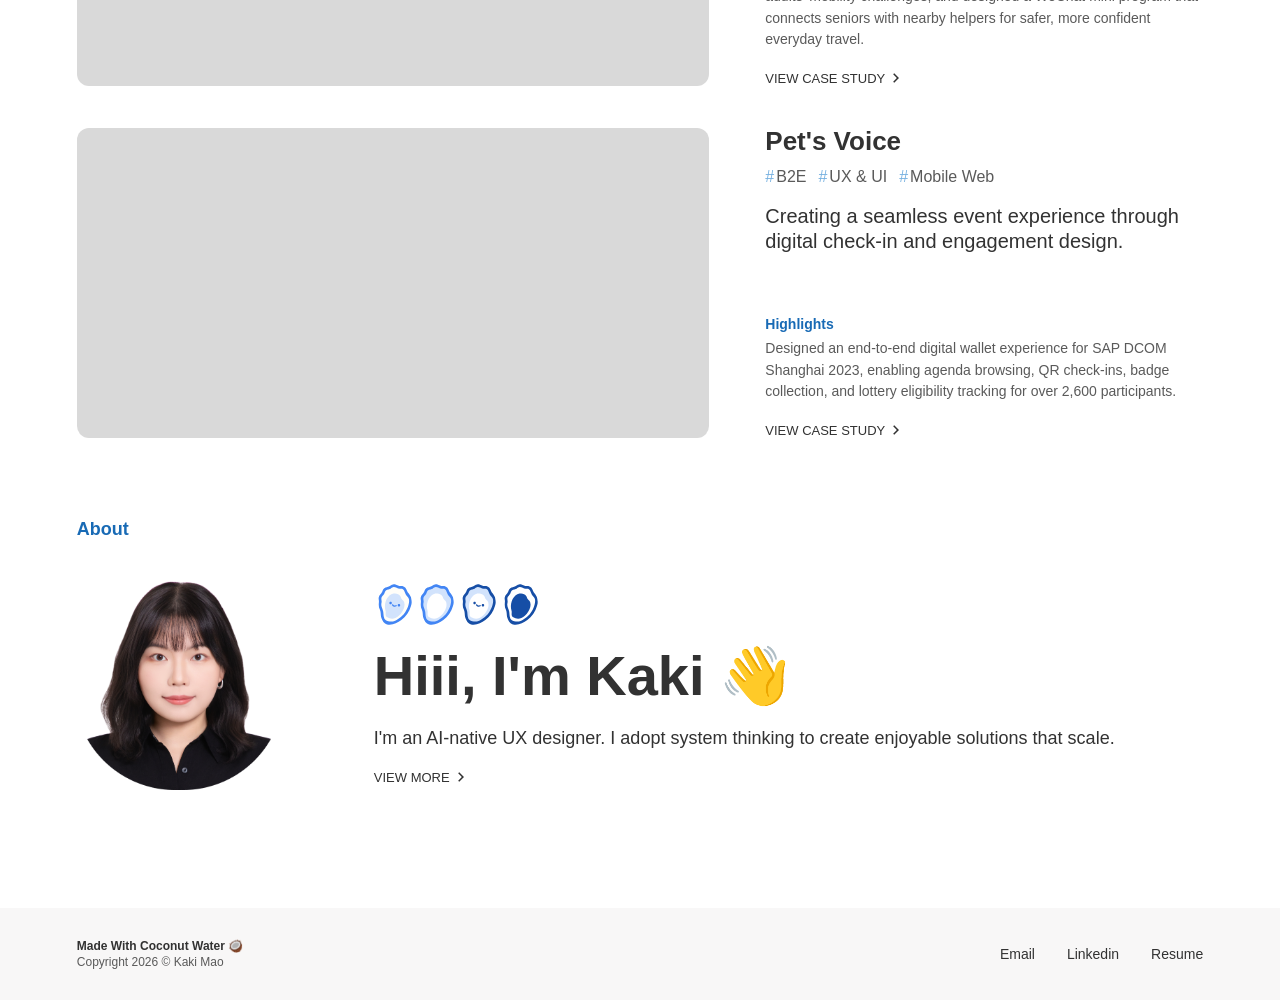
==== commit 1ba013a1: "Add files via upload" ====
--- a/index.html
+++ b/index.html
@@ -17,6 +17,11 @@
           <a href="#key-work">Key Work</a>
           <a href="#fun-projects">Fun Projects</a>
           <a href="#about">About</a>
+          <span class="language-switch" aria-label="Language switcher">
+            <button type="button" data-lang-switch="en">EN</button>
+            <span>|</span>
+            <button type="button" data-lang-switch="jp">JP</button>
+          </span>
         </nav>
       </div>
     </header>
@@ -93,7 +98,7 @@
               performance analytics, content management, fan insights, and
               creation workflows into one scalable platform experience.
             </p>
-            <a class="text-link" href="#" aria-label="View Creator Center case study">
+            <a class="text-link" href="creator-center.html" aria-label="View Creator Center case study">
               View Case Study
               <svg class="text-link-arrow" viewBox="0 0 20 20" aria-hidden="true">
                 <path d="M10.9778 10.0006L6.85303 5.87577L8.03154 4.69727L13.3348 10.0006L8.03154 15.3038L6.85303 14.1253L10.9778 10.0006Z" />
@@ -126,7 +131,7 @@
               that connects seniors with nearby helpers for safer, more confident
               everyday travel.
             </p>
-            <a class="text-link" href="#" aria-label="View GraceGo case study">
+            <a class="text-link" href="gracego.html" aria-label="View GraceGo case study">
               View Case Study
               <svg class="text-link-arrow" viewBox="0 0 20 20" aria-hidden="true">
                 <path d="M10.9778 10.0006L6.85303 5.87577L8.03154 4.69727L13.3348 10.0006L8.03154 15.3038L6.85303 14.1253L10.9778 10.0006Z" />
--- a/styles.css
+++ b/styles.css
@@ -15,6 +15,7 @@
 
 html {
   scroll-behavior: smooth;
+  overflow-x: clip;
 }
 
 body {
@@ -24,6 +25,7 @@
     "SF Pro Text", "Helvetica Neue", Arial, sans-serif;
   background: #ffffff;
   letter-spacing: 0;
+  overflow-x: clip;
 }
 
 a {
@@ -71,6 +73,28 @@
   gap: clamp(20px, 3vw, 38px);
   font-size: 14px;
   font-weight: 400;
+}
+
+.language-switch {
+  display: inline-flex;
+  align-items: center;
+  gap: 10px;
+  color: var(--muted);
+  font-size: 14px;
+}
+
+.language-switch button {
+  padding: 0;
+  border: 0;
+  color: var(--text);
+  font: inherit;
+  background: transparent;
+  cursor: pointer;
+}
+
+.language-switch button.active {
+  color: var(--blue);
+  font-weight: 700;
 }
 
 .site-nav a,
@@ -332,9 +356,12 @@
 
 .back-link {
   display: inline-flex;
+  align-items: center;
+  gap: 2px;
   margin-bottom: 32px;
-  color: var(--muted);
-  font-size: 12px;
+  color: var(--text);
+  font-size: 13px;
+  font-weight: 400;
   text-transform: uppercase;
   transition: color 160ms ease;
 }
@@ -343,23 +370,32 @@
   color: var(--blue);
 }
 
+.back-link-arrow {
+  width: 18px;
+  height: 18px;
+  display: block;
+  fill: currentColor;
+  flex: 0 0 auto;
+  transform: scaleX(-1);
+}
+
 .case-hero {
-  max-width: 640px;
+  max-width: 980px;
   padding-bottom: 34px;
 }
 
 .case-hero h1 {
-  margin: 0 0 14px;
-  color: var(--text);
-  font-size: 42px;
+  margin: 0 0 20px;
+  color: var(--text);
+  font-size: 56px;
   font-weight: 700;
   line-height: 1.05;
 }
 
 .case-hero p {
-  margin: 0 0 18px;
-  color: var(--text);
-  font-size: 24px;
+  margin: 0 0 20px;
+  color: var(--text);
+  font-size: 40px;
   font-weight: 500;
   line-height: 1.2;
 }
@@ -369,36 +405,39 @@
 }
 
 .case-overview {
-  display: grid;
-  grid-template-columns: minmax(280px, 0.9fr) minmax(0, 1.6fr);
-  gap: 56px;
+  width: 100vw;
+  margin-left: calc(50% - 50vw);
+  padding-inline: max(var(--page-pad), calc((100vw - var(--content-width)) / 2));
+  display: grid;
+  grid-template-columns: 1fr 1fr;
+  gap: 0;
   align-items: stretch;
   margin-bottom: 88px;
+  background: linear-gradient(90deg, #f4fbff 0 50%, #d8d8d8 50% 100%);
 }
 
 .case-overview-copy {
-  padding: 42px 0;
+  width: min(100%, 480px);
+  padding: 78px 0;
 }
 
 .case-overview-copy h2,
-.case-overview-copy h3,
-.case-section h2 {
-  margin: 0 0 14px;
-  color: var(--blue);
-  font-size: 16px;
+.case-overview-copy h3 {
+  margin: 0 0 20px;
+  color: var(--blue);
+  font-size: 18px;
   font-weight: 700;
 }
 
-.case-overview-copy p,
-.case-section p {
-  margin: 0 0 18px;
+.case-overview-copy p {
+  margin: 0;
   color: var(--text);
   font-size: 14px;
   line-height: 1.55;
 }
 
 .case-overview-copy h3 {
-  margin-top: 32px;
+  margin-top: 40px;
 }
 
 .case-facts {
@@ -415,32 +454,35 @@
 
 .case-facts dt {
   color: var(--blue);
-  font-size: 12px;
+  font-size: 14px;
   font-weight: 700;
 }
 
 .case-facts dd {
   margin: 0;
   color: var(--text);
-  font-size: 12px;
+  font-size: 14px;
   line-height: 1.4;
 }
 
 .case-cover {
   min-height: 430px;
+  margin: 58px 0 58px 72px;
+  background: #9a9a9a;
+  border-radius: 0;
 }
 
 .case-body {
-  display: grid;
-  grid-template-columns: 150px minmax(0, 760px);
+  width: 100%;
+  display: grid;
+  grid-template-columns: 180px minmax(0, 1fr);
   gap: 90px;
   align-items: start;
-  justify-content: center;
 }
 
 .case-sidebar {
   position: sticky;
-  top: 96px;
+  top: 120px;
   display: grid;
   gap: 16px;
   padding-top: 4px;
@@ -448,11 +490,15 @@
 
 .case-sidebar a {
   color: var(--muted);
-  font-size: 13px;
+  font-size: 18px;
   transition: color 160ms ease;
 }
 
 .case-sidebar a:hover {
+  color: var(--blue);
+}
+
+.case-sidebar a.active {
   color: var(--blue);
 }
 
@@ -467,7 +513,7 @@
 
 .case-section h2 {
   color: var(--text);
-  font-size: 18px;
+  font-size: 24px;
 }
 
 .case-section .section-lead {
@@ -502,6 +548,40 @@
   margin-top: 28px;
 }
 
+.case-pager {
+  display: flex;
+  align-items: center;
+  justify-content: space-between;
+  padding-top: 18px;
+}
+
+.case-pager-link {
+  display: inline-flex;
+  align-items: center;
+  gap: 2px;
+  color: var(--text);
+  font-size: 14px;
+  font-weight: 400;
+  text-transform: uppercase;
+  transition: color 160ms ease;
+}
+
+.case-pager-link:hover {
+  color: var(--blue);
+}
+
+.case-pager-arrow {
+  width: 18px;
+  height: 18px;
+  display: block;
+  fill: currentColor;
+  flex: 0 0 auto;
+}
+
+.case-pager-prev .case-pager-arrow {
+  transform: scaleX(-1);
+}
+
 @media (max-width: 820px) {
   .site-header,
   .site-header-inner {
@@ -564,15 +644,21 @@
     gap: 32px;
   }
 
+  .case-overview {
+    background: #f4fbff;
+    padding-block: 0;
+  }
+
+  .case-overview-copy {
+    padding: 48px 0;
+  }
+
   .case-sidebar {
-    position: static;
-    display: flex;
-    flex-wrap: wrap;
-    gap: 12px 18px;
+    display: none;
   }
 
   .case-cover {
-    min-height: 260px;
+    display: none;
   }
 
   .process-steps {
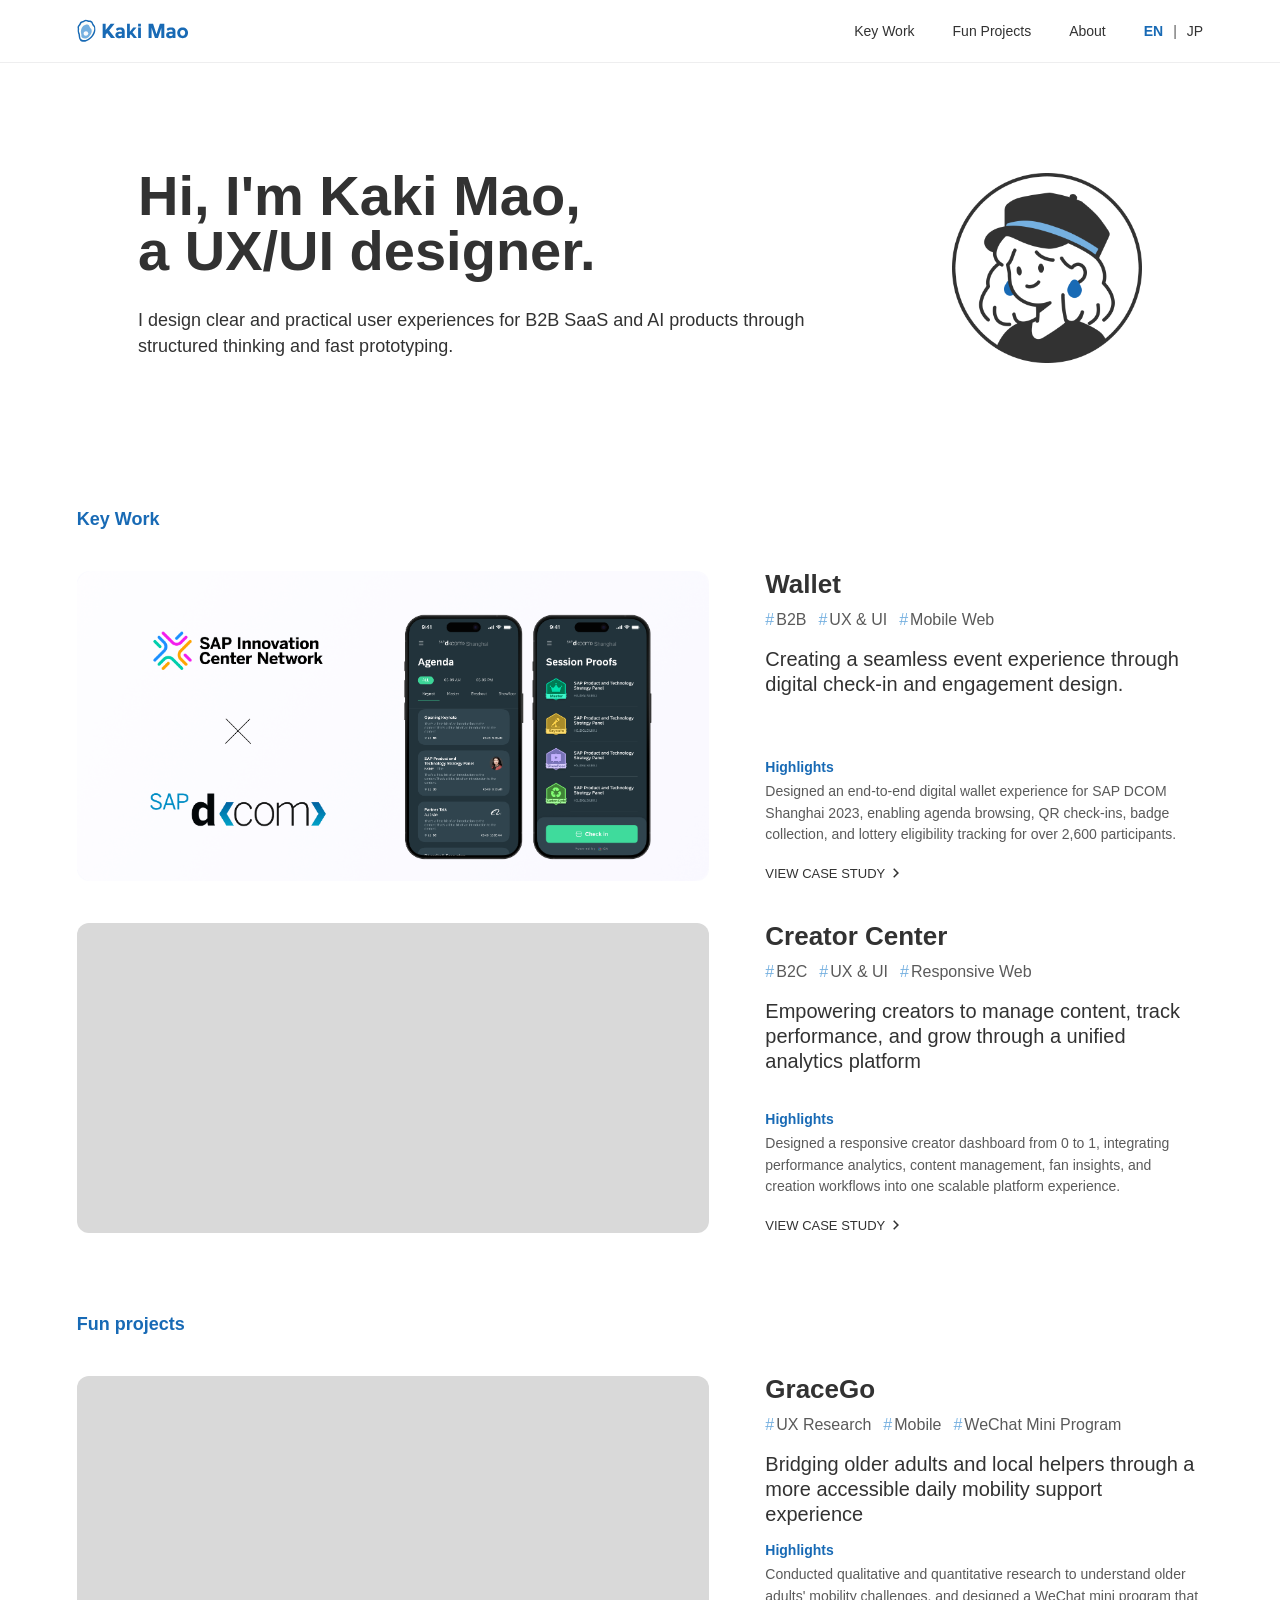
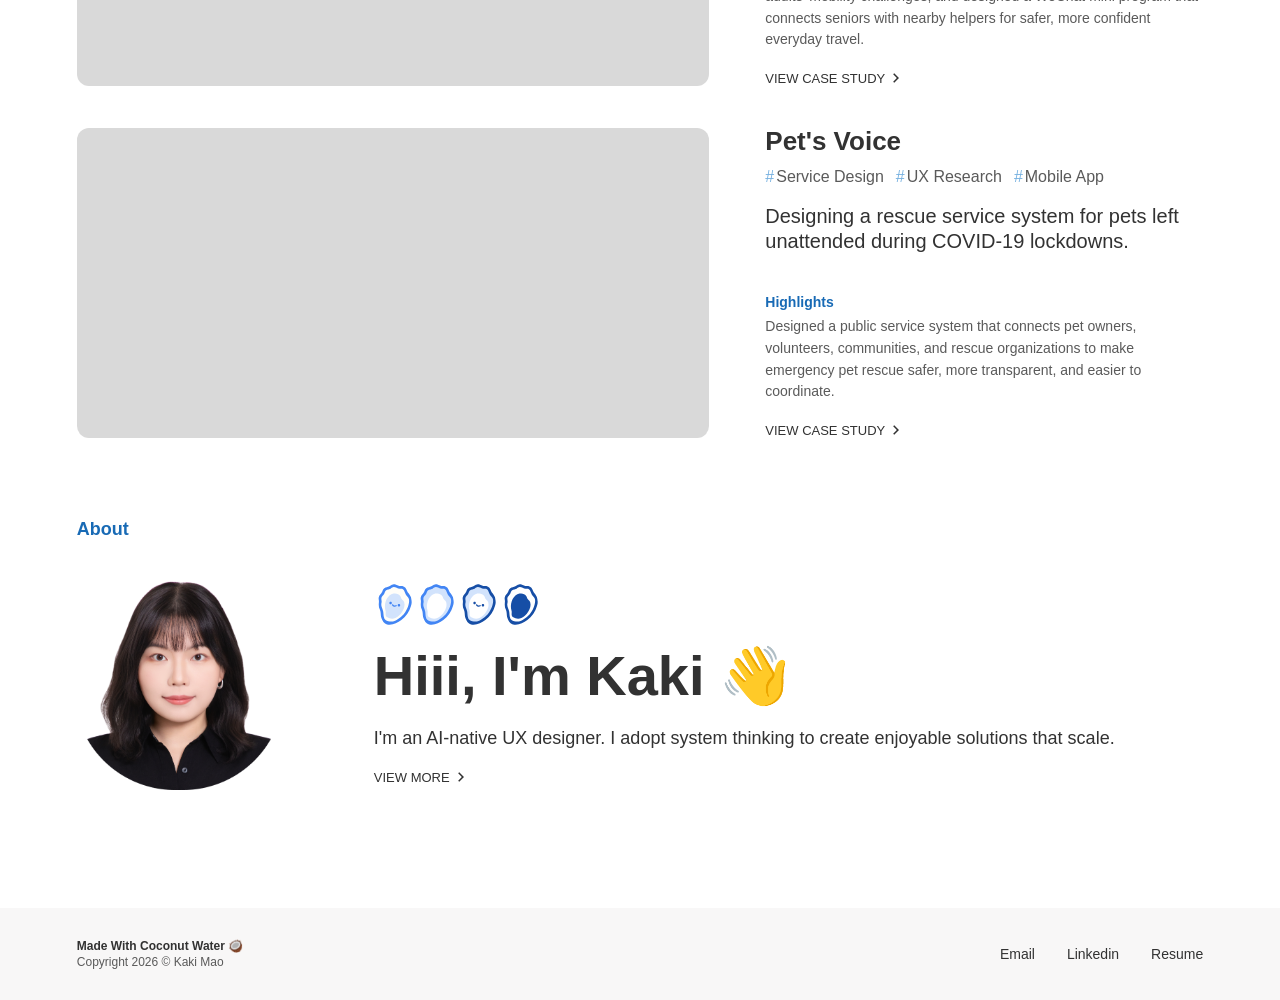
==== commit 86288155: "Add files via upload" ====
--- a/index.html
+++ b/index.html
@@ -146,22 +146,22 @@
           <div class="project-content">
             <h3>Pet's Voice</h3>
             <ul class="tags" aria-label="Pet's Voice project tags">
-              <li>B2E</li>
-              <li>UX &amp; UI</li>
-              <li>Mobile Web</li>
-            </ul>
-            <p class="project-summary">
-              Creating a seamless event experience through digital check-in and
-              engagement design.
-            </p>
-            <h4>Highlights</h4>
-            <p>
-              Designed an end-to-end digital wallet experience for SAP DCOM
-              Shanghai 2023, enabling agenda browsing, QR check-ins, badge
-              collection, and lottery eligibility tracking for over 2,600
-              participants.
-            </p>
-            <a class="text-link" href="#" aria-label="View Pet's Voice case study">
+              <li>Service Design</li>
+              <li>UX Research</li>
+              <li>Mobile App</li>
+            </ul>
+            <p class="project-summary">
+              Designing a rescue service system for pets left unattended during
+              COVID-19 lockdowns.
+            </p>
+            <h4>Highlights</h4>
+            <p>
+              Designed a public service system that connects pet owners,
+              volunteers, communities, and rescue organizations to make
+              emergency pet rescue safer, more transparent, and easier to
+              coordinate.
+            </p>
+            <a class="text-link" href="pet-voice.html" aria-label="View Pet's Voice case study">
               View Case Study
               <svg class="text-link-arrow" viewBox="0 0 20 20" aria-hidden="true">
                 <path d="M10.9778 10.0006L6.85303 5.87577L8.03154 4.69727L13.3348 10.0006L8.03154 15.3038L6.85303 14.1253L10.9778 10.0006Z" />
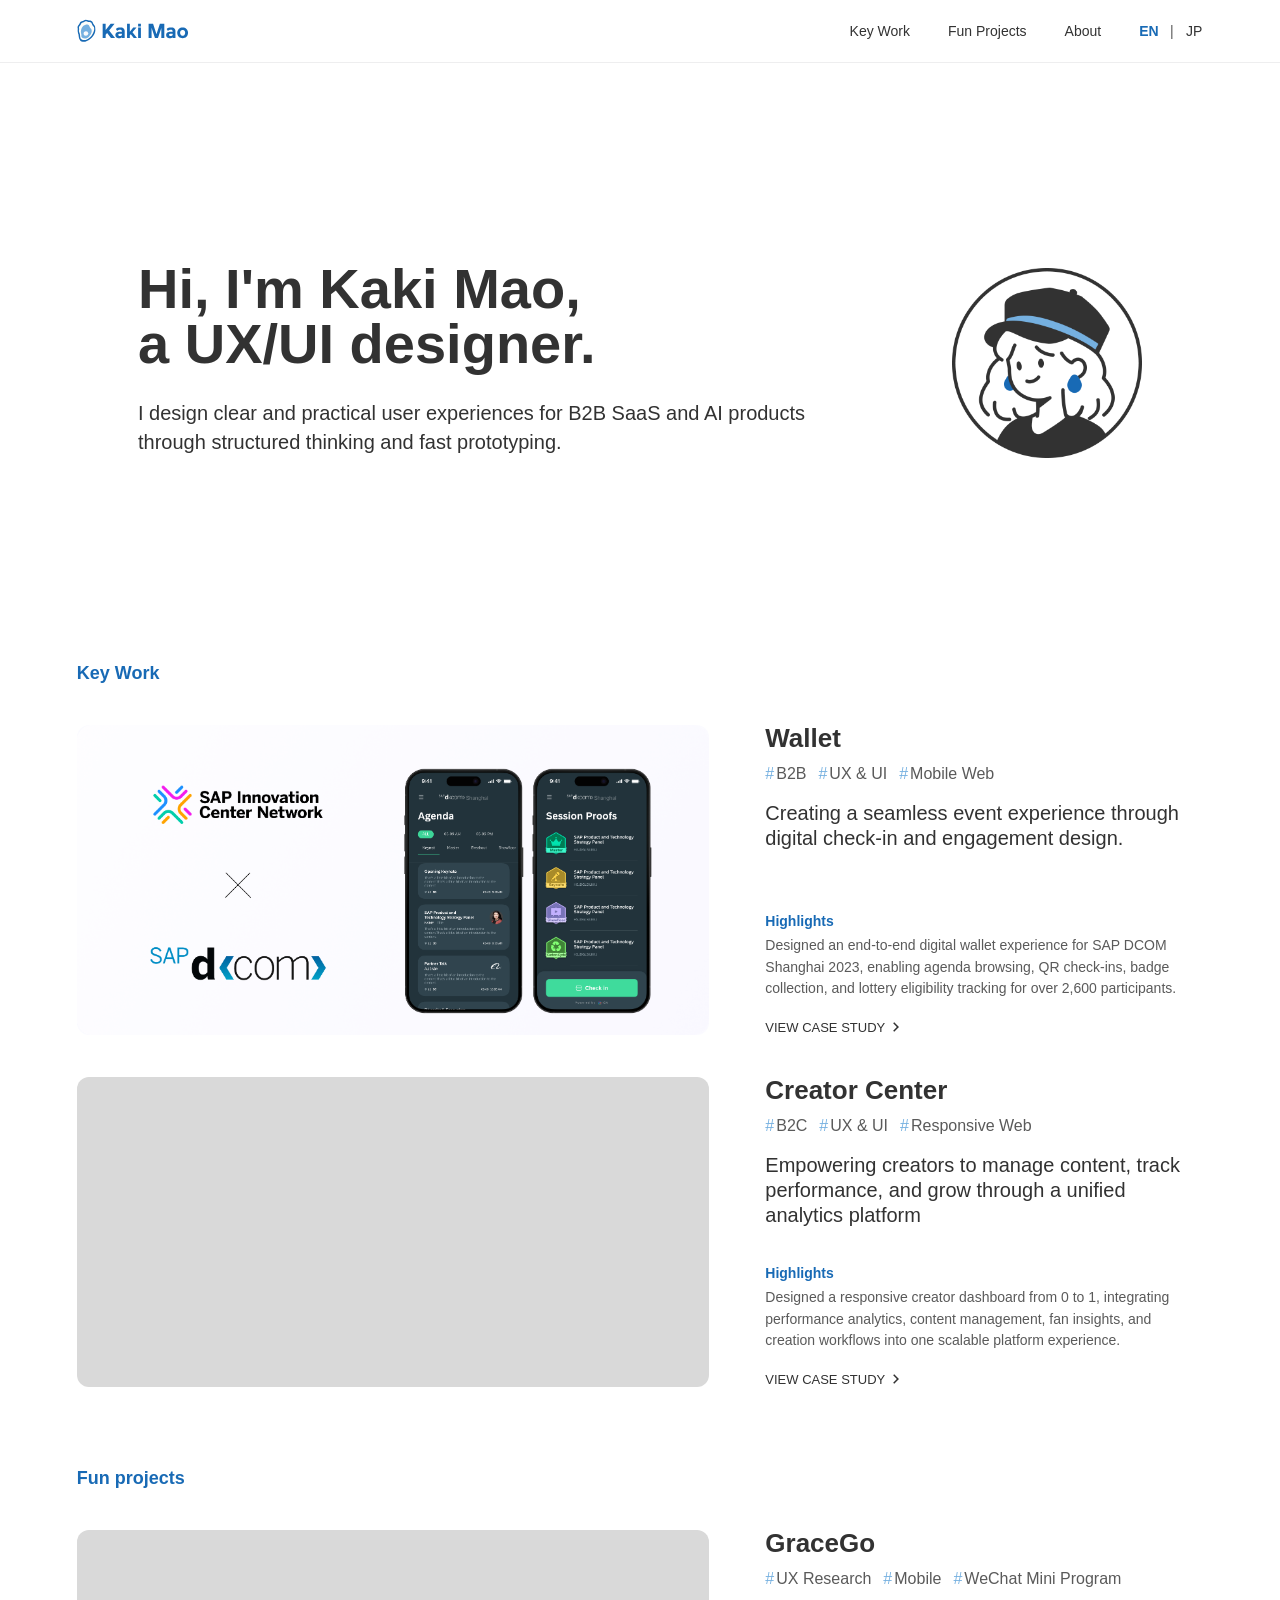
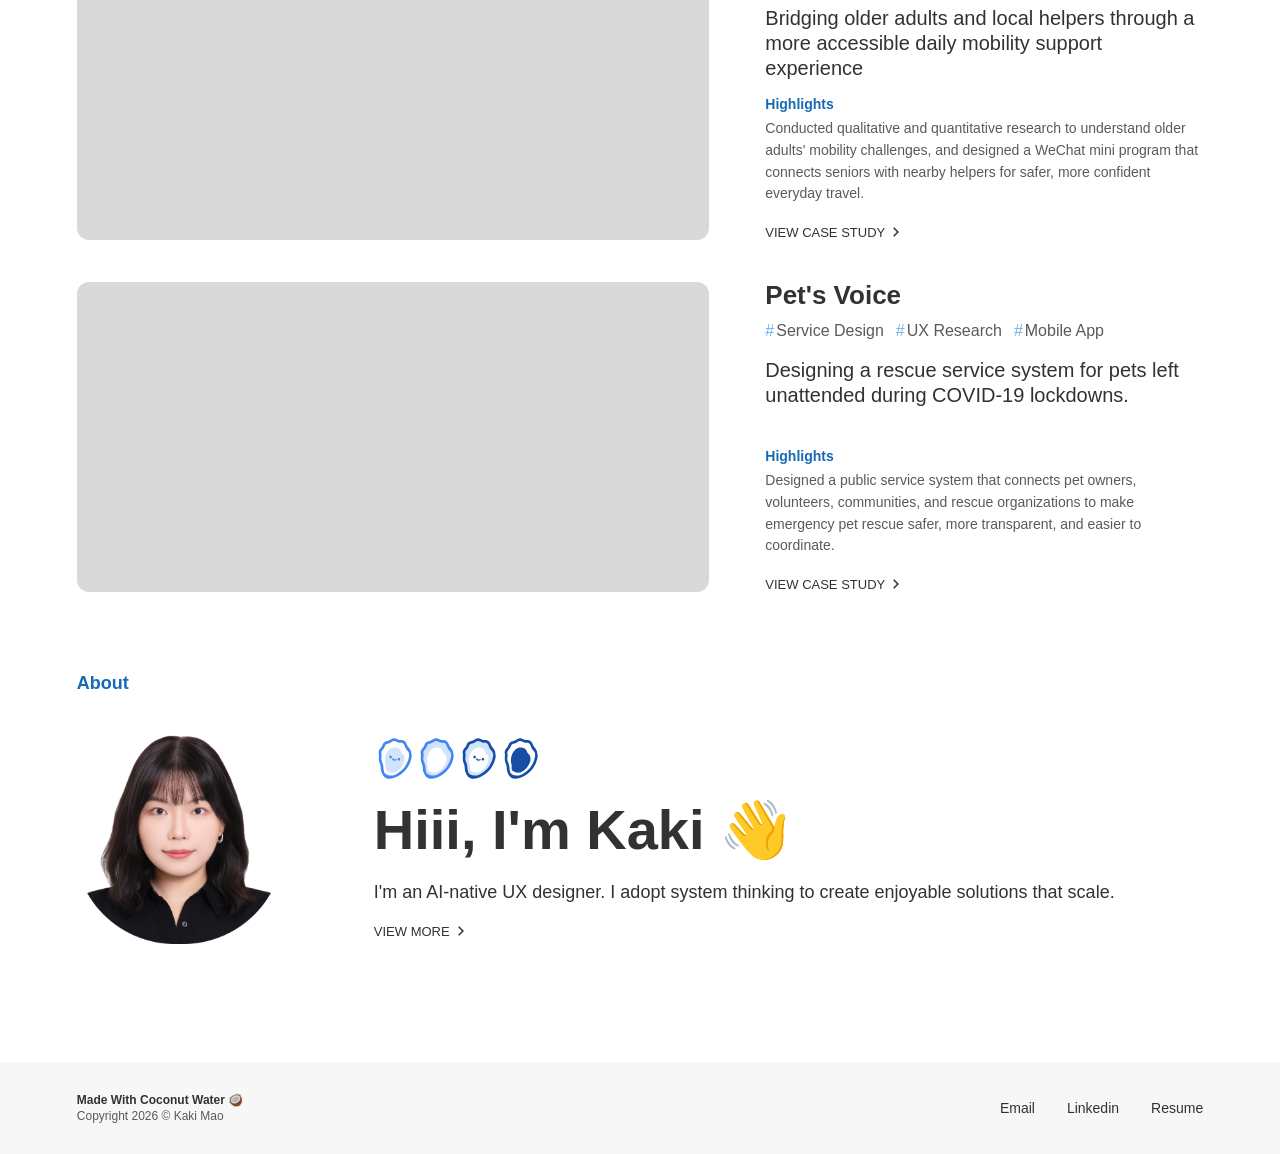
==== commit e6f4cc37: "Add files via upload" ====
--- a/index.html
+++ b/index.html
@@ -16,7 +16,7 @@
         <nav class="site-nav" aria-label="Primary navigation">
           <a href="#key-work">Key Work</a>
           <a href="#fun-projects">Fun Projects</a>
-          <a href="#about">About</a>
+          <a href="about-me.html">About</a>
           <span class="language-switch" aria-label="Language switcher">
             <button type="button" data-lang-switch="en">EN</button>
             <span>|</span>
@@ -192,7 +192,7 @@
               I'm an AI-native UX designer. I adopt system thinking to create
               enjoyable solutions that scale.
             </p>
-            <a class="text-link" href="#" aria-label="Read more about Kaki Mao">
+            <a class="text-link" href="about-me.html" aria-label="Read more about Kaki Mao">
               View More
               <svg class="text-link-arrow" viewBox="0 0 20 20" aria-hidden="true">
                 <path d="M10.9778 10.0006L6.85303 5.87577L8.03154 4.69727L13.3348 10.0006L8.03154 15.3038L6.85303 14.1253L10.9778 10.0006Z" />
--- a/styles.css
+++ b/styles.css
@@ -61,6 +61,11 @@
 
 .brand {
   width: 112px;
+  transition: opacity 160ms ease;
+}
+
+.brand:hover {
+  opacity: 0.6;
 }
 
 .brand-lockup {
@@ -78,20 +83,25 @@
 .language-switch {
   display: inline-flex;
   align-items: center;
-  gap: 10px;
+  justify-content: space-between;
+  width: 64px;
+  gap: 6px;
   color: var(--muted);
   font-size: 14px;
 }
 
 .language-switch button {
+  min-width: 18px;
   padding: 0;
   border: 0;
   color: var(--text);
   font: inherit;
   background: transparent;
   cursor: pointer;
-}
-
+  transition: color 160ms ease;
+}
+
+.language-switch button:hover,
 .language-switch button.active {
   color: var(--blue);
   font-weight: 700;
@@ -118,11 +128,12 @@
 
 .hero {
   width: min(1004px, calc(100% - var(--page-pad) * 2));
+  min-height: 600px;
   display: grid;
   grid-template-columns: minmax(0, 1fr) 190px;
   gap: clamp(48px, 9vw, 190px);
   align-items: center;
-  padding: 105px 0 142px;
+  padding: 0;
 }
 
 .hero h1 {
@@ -137,7 +148,7 @@
   max-width: 720px;
   margin: 0 0 8px;
   color: var(--text);
-  font-size: 18px;
+  font-size: 20px;
   line-height: 1.45;
 }
 
@@ -400,6 +411,23 @@
   line-height: 1.2;
 }
 
+.about-case-page .case-hero {
+  max-width: 720px;
+}
+
+.about-case-page .case-hero h1 {
+  font-size: 40px;
+  font-weight: 700;
+}
+
+.about-case-page .case-hero p {
+  font-size: 20px;
+}
+
+.about-case-overview {
+  margin-bottom: 72px;
+}
+
 .case-tags {
   margin-bottom: 0;
 }
@@ -568,6 +596,47 @@
 
 .case-pager-link:hover {
   color: var(--blue);
+}
+
+html[lang="ja"] .hero p {
+  font-size: 18px;
+  font-weight: 400;
+}
+
+html[lang="ja"] .about-copy p {
+  font-size: 16px;
+}
+
+html[lang="ja"] .project-content .project-summary {
+  font-size: 18px;
+  font-weight: 600;
+}
+
+html[lang="ja"] .project-content p:not(.project-summary),
+html[lang="ja"] .case-overview-copy p,
+html[lang="ja"] .case-facts dt,
+html[lang="ja"] .case-facts dd,
+html[lang="ja"] .case-pager-link {
+  font-size: 14px;
+}
+
+html[lang="ja"] .case-hero p {
+  font-size: 32px;
+  font-weight: 600;
+}
+
+html[lang="ja"] .case-overview-copy h2,
+html[lang="ja"] .case-overview-copy h3,
+html[lang="ja"] .case-sidebar a {
+  font-size: 16px;
+}
+
+html[lang="ja"] .case-section h2 {
+  font-size: 22px;
+}
+
+html[lang="ja"] .case-section p {
+  font-size: 16px;
 }
 
 .case-pager-arrow {
@@ -596,6 +665,7 @@
   .hero {
     grid-template-columns: 1fr;
     gap: 32px;
+    min-height: auto;
     padding: 68px 0 90px;
   }
 
@@ -685,11 +755,19 @@
     font-size: 42px;
   }
 
+  html[lang="ja"] .hero h1 {
+    font-size: 42px;
+  }
+
   .hero p,
   .tags {
     font-size: 14px;
   }
 
+  html[lang="ja"] .hero p {
+    font-size: 14px;
+  }
+
   .project-content h3 {
     font-size: 24px;
   }
